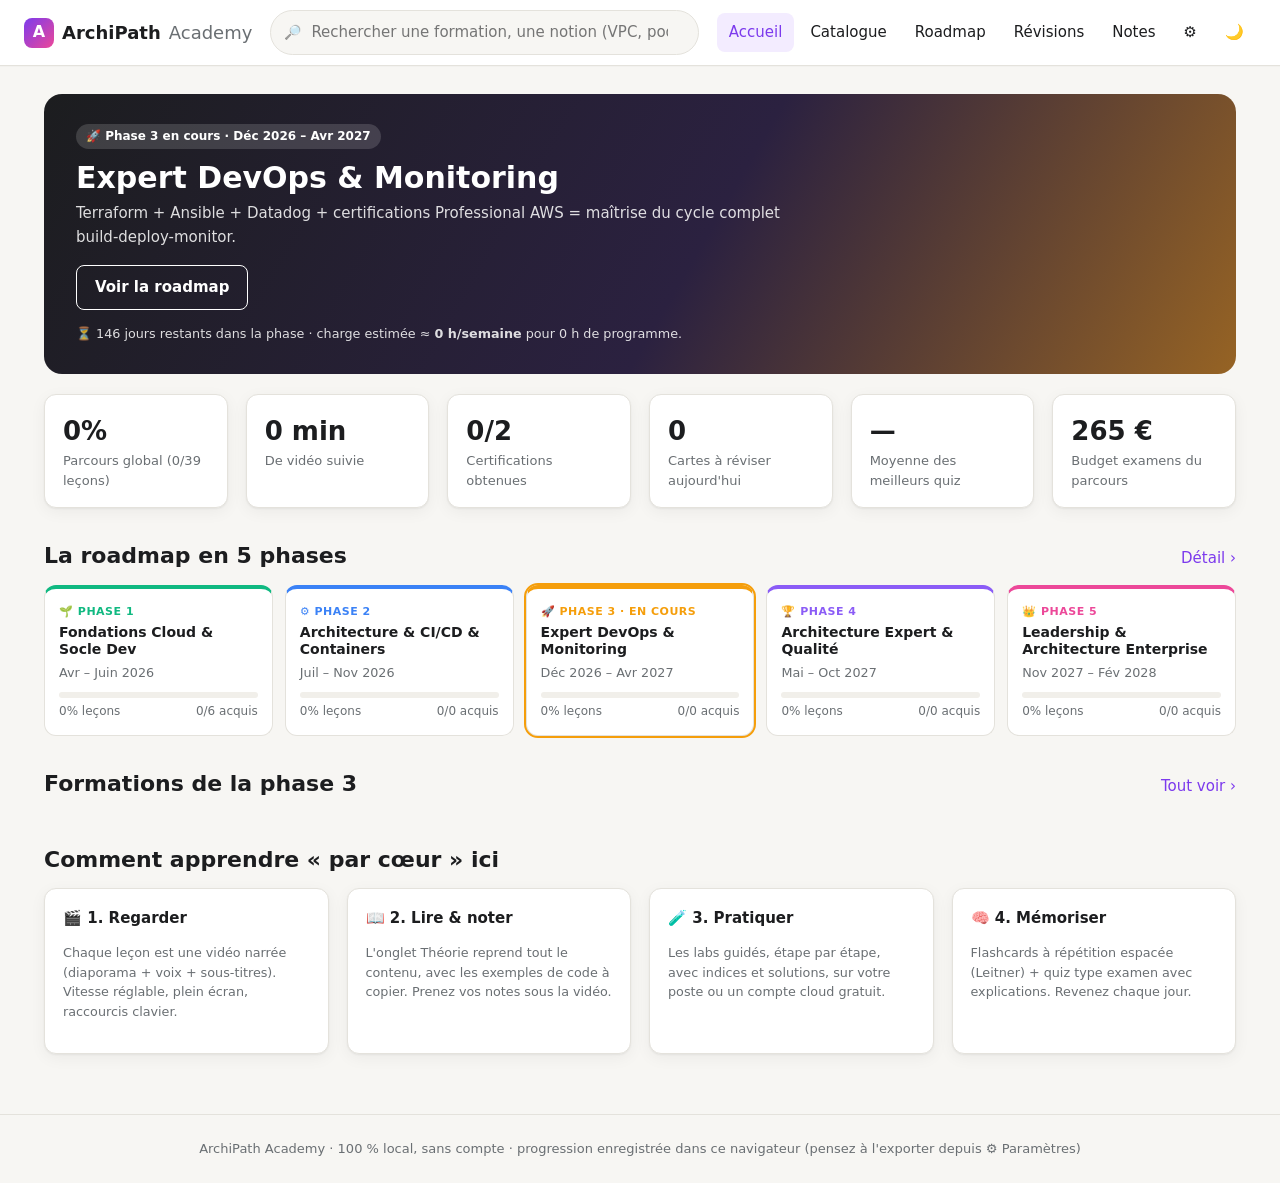
==== index.html @ 3a593a94 "feat: plateforme de formation locale (moteur, lecteur narré, quiz, flashcards) + contenus phase 1 Co" ====
<!DOCTYPE html>
<html lang="fr">
<head>
  <meta charset="UTF-8">
  <meta name="viewport" content="width=device-width, initial-scale=1">
  <title>ArchiPath Academy</title>
  <meta name="description" content="Plateforme de formation locale : parcours Architecte Cloud & DevOps en 5 phases (avril 2026 → février 2028).">
  <link rel="icon" href="data:image/svg+xml,<svg xmlns='http://www.w3.org/2000/svg' viewBox='0 0 100 100'><text y='.9em' font-size='90'>🎓</text></svg>">
  <link rel="stylesheet" href="css/style.css">
</head>
<body>
  <header class="topbar">
    <a class="logo" href="#/"><span class="logo-mark">A</span>ArchiPath <span class="muted" style="font-weight:500">Academy</span></a>
    <form class="search" id="searchForm" role="search">
      <input id="searchInput" type="search" placeholder="Rechercher une formation, une notion (VPC, pod, pipeline…)" autocomplete="off" aria-label="Rechercher">
    </form>
    <button class="icon-btn menu-toggle" id="menuBtn" aria-label="Menu">☰</button>
    <nav class="nav" id="nav">
      <a href="#/" data-nav="/">Accueil</a>
      <a href="#/catalogue" data-nav="/catalogue">Catalogue</a>
      <a href="#/roadmap" data-nav="/roadmap">Roadmap</a>
      <a href="#/revisions" data-nav="/revisions">Révisions <span class="badge-count hidden" id="dueBadge">0</span></a>
      <a href="#/notes" data-nav="/notes">Notes</a>
      <a href="#/parametres" data-nav="/parametres" title="Paramètres">⚙️</a>
      <button class="icon-btn" id="themeBtn" title="Thème clair / sombre">🌙</button>
    </nav>
  </header>

  <main id="app">
    <noscript><div class="container">JavaScript est nécessaire pour utiliser ArchiPath Academy.</div></noscript>
  </main>

  <footer class="footer">ArchiPath Academy · 100 % local, sans compte · progression enregistrée dans ce navigateur (pensez à l'exporter depuis ⚙️ Paramètres)</footer>

  <!-- Moteur -->
  <script src="js/utils.js"></script>
  <script src="js/store.js"></script>
  <script src="js/player.js"></script>

  <!-- Données : phases puis une formation par fichier -->
  <script src="data/phases.js"></script>
  <!-- Phase 1 -->
  <script src="data/courses/aws-clf.js"></script>
  <script src="data/courses/az-900.js"></script>
  <script src="data/courses/git.js"></script>
  <script src="data/courses/java.js"></script>
  <script src="data/courses/maven-npm.js"></script>
  <script src="data/courses/spring-boot.js"></script>
  <!-- Phase 2 -->
  <script src="data/courses/aws-saa.js"></script>
  <script src="data/courses/aws-dva.js"></script>
  <script src="data/courses/az-204.js"></script>
  <script src="data/courses/gitlab-ci.js"></script>
  <script src="data/courses/sonarqube.js"></script>
  <script src="data/courses/python.js"></script>
  <script src="data/courses/docker.js"></script>
  <script src="data/courses/kubernetes.js"></script>
  <script src="data/courses/jenkins.js"></script>
  <!-- Phase 3 -->
  <script src="data/courses/aws-sysops.js"></script>
  <script src="data/courses/aws-devops-pro.js"></script>
  <script src="data/courses/az-400.js"></script>
  <script src="data/courses/terraform.js"></script>
  <script src="data/courses/ansible.js"></script>
  <script src="data/courses/datadog.js"></script>
  <script src="data/courses/cloudwatch.js"></script>
  <!-- Phase 4 -->
  <script src="data/courses/aws-sap.js"></script>
  <script src="data/courses/aws-security.js"></script>
  <script src="data/courses/az-305.js"></script>
  <script src="data/courses/junit.js"></script>
  <script src="data/courses/react.js"></script>
  <script src="data/courses/nodejs.js"></script>
  <!-- Phase 5 -->
  <script src="data/courses/pmp.js"></script>
  <script src="data/courses/togaf.js"></script>

  <!-- Application -->
  <script src="js/app.js"></script>
</body>
</html>
---- css/style.css ----
/* ArchiPath Academy — feuille de style unique */
:root {
  --bg: #f7f6f3;
  --surface: #ffffff;
  --surface-2: #f1efea;
  --text: #1c1d1f;
  --muted: #6a6f73;
  --border: #e4e2dc;
  --accent: #7c3aed;
  --accent-hover: #6d28d9;
  --accent-soft: #f3ecff;
  --ok: #16a34a;
  --ok-soft: #e8f7ee;
  --bad: #dc2626;
  --bad-soft: #fdecec;
  --warn: #d97706;
  --star: #f4b400;
  --band: #1c1d1f;
  --band-text: #ffffff;
  --code-bg: #1e1f24;
  --code-text: #e6e6e6;
  --shadow: 0 1px 2px rgba(0,0,0,.05), 0 4px 16px rgba(0,0,0,.05);
  --radius: 12px;
  --phase: #7c3aed;
  color-scheme: light;
}
:root[data-theme="dark"] {
  --bg: #121316;
  --surface: #1b1c20;
  --surface-2: #24262b;
  --text: #ececec;
  --muted: #a1a5ab;
  --border: #2f3238;
  --accent: #a78bfa;
  --accent-hover: #c4b5fd;
  --accent-soft: #2a2340;
  --ok: #4ade80;
  --ok-soft: #173424;
  --bad: #f87171;
  --bad-soft: #3a1c1c;
  --band: #0b0c0e;
  --code-bg: #0e0f12;
  --shadow: 0 1px 2px rgba(0,0,0,.3), 0 4px 16px rgba(0,0,0,.25);
  color-scheme: dark;
}

* { box-sizing: border-box; }
html, body { margin: 0; padding: 0; }
body {
  background: var(--bg);
  color: var(--text);
  font: 15px/1.55 "Segoe UI", system-ui, -apple-system, Roboto, "Helvetica Neue", Arial, sans-serif;
  -webkit-font-smoothing: antialiased;
}
a { color: var(--accent); text-decoration: none; }
a:hover { text-decoration: underline; }
h1, h2, h3, h4 { line-height: 1.25; margin: 0 0 .5em; }
code, pre, kbd { font-family: "JetBrains Mono", "Cascadia Code", Consolas, "SF Mono", Menlo, monospace; }
:not(pre) > code { background: var(--surface-2); border: 1px solid var(--border); padding: 0 .35em; border-radius: 4px; font-size: .9em; }
kbd { border: 1px solid var(--border); border-bottom-width: 2px; border-radius: 4px; padding: 0 .35em; font-size: .85em; background: var(--surface); }
button { font: inherit; color: inherit; }
.hidden { display: none !important; }
.muted { color: var(--muted); }
.small { font-size: .85em; }
.nowrap { white-space: nowrap; }

/* ---------- Header ---------- */
.topbar {
  position: sticky; top: 0; z-index: 50;
  display: flex; align-items: center; gap: 18px;
  padding: 10px 24px; background: var(--surface);
  border-bottom: 1px solid var(--border);
  box-shadow: 0 1px 0 rgba(0,0,0,.02);
}
.logo { display: flex; align-items: center; gap: 8px; font-weight: 800; font-size: 18px; color: var(--text); white-space: nowrap; }
.logo:hover { text-decoration: none; }
.logo-mark { width: 30px; height: 30px; border-radius: 8px; display: grid; place-items: center; background: linear-gradient(135deg, #7c3aed, #ec4899); color: #fff; font-size: 16px; }
.search { flex: 1; max-width: 520px; position: relative; }
.search input {
  width: 100%; padding: 10px 16px 10px 40px; border-radius: 999px;
  border: 1px solid var(--border); background: var(--bg); color: var(--text); font: inherit;
}
.search input:focus { outline: 2px solid var(--accent); outline-offset: 0; border-color: transparent; }
.search::before { content: "🔎"; position: absolute; left: 14px; top: 50%; transform: translateY(-50%); font-size: 14px; opacity: .6; }
.nav { display: flex; gap: 4px; align-items: center; margin-left: auto; }
.nav a, .icon-btn {
  padding: 8px 12px; border-radius: 8px; color: var(--text); font-weight: 500; white-space: nowrap;
  background: none; border: 0; cursor: pointer; position: relative;
}
.nav a:hover, .icon-btn:hover { background: var(--surface-2); text-decoration: none; }
.nav a.active { color: var(--accent); background: var(--accent-soft); }
.badge-count {
  display: inline-block; min-width: 18px; padding: 0 5px; border-radius: 999px;
  background: var(--accent); color: #fff; font-size: 11px; line-height: 18px; text-align: center; margin-left: 4px;
}
.menu-toggle { display: none; }

main { min-height: calc(100vh - 120px); }
.container { max-width: 1240px; margin: 0 auto; padding: 28px 24px 60px; }
.footer { text-align: center; color: var(--muted); font-size: 13px; padding: 24px; border-top: 1px solid var(--border); }

/* ---------- Buttons ---------- */
.btn {
  display: inline-flex; align-items: center; justify-content: center; gap: 8px;
  padding: 10px 18px; border-radius: 8px; border: 1px solid transparent;
  font-weight: 700; cursor: pointer; text-decoration: none !important; transition: background .15s, transform .05s;
  background: var(--accent); color: #fff;
}
.btn:hover { background: var(--accent-hover); }
.btn:active { transform: translateY(1px); }
.btn.secondary { background: var(--surface); color: var(--text); border-color: var(--text); }
.btn.secondary:hover { background: var(--surface-2); }
.btn.ghost { background: transparent; color: var(--text); border-color: var(--border); }
.btn.ghost:hover { background: var(--surface-2); }
.btn.ok { background: var(--ok); }
.btn.danger { background: var(--bad); }
.btn.small { padding: 6px 12px; font-size: 13px; }
.btn.block { width: 100%; }
.btn[disabled] { opacity: .5; cursor: not-allowed; }
.btn-row { display: flex; gap: 10px; flex-wrap: wrap; align-items: center; }

/* ---------- Tags / badges ---------- */
.tags { display: flex; gap: 6px; flex-wrap: wrap; align-items: center; margin: 4px 0; }
.tag {
  font-size: 11px; font-weight: 700; padding: 2px 8px; border-radius: 5px;
  border: 1px solid var(--border); background: var(--surface-2); color: var(--muted); white-space: nowrap;
}
.tag.aws { color: #c2410c; background: #fff4e6; border-color: #fed7aa; }
.tag.azure { color: #1d4ed8; background: #eaf2ff; border-color: #bfdbfe; }
.tag.pmi { color: #be185d; background: #fdecf5; border-color: #fbcfe8; }
.tag.lvl-associate { color: #2563eb; background: #eef4ff; border-color: #c7dcff; }
.tag.lvl-professional, .tag.lvl-expert { color: #7c3aed; background: #f4eeff; border-color: #ddd0ff; }
.tag.lvl-specialty { color: #dc2626; background: #fff0f0; border-color: #fecaca; }
.tag.code { background: var(--surface); }
:root[data-theme="dark"] .tag.aws { background: #3a2410; border-color: #6b3d12; color: #fdba74; }
:root[data-theme="dark"] .tag.azure { background: #142445; border-color: #1e3a8a; color: #93c5fd; }
:root[data-theme="dark"] .tag.pmi { background: #3b1228; border-color: #831843; color: #f9a8d4; }
:root[data-theme="dark"] .tag.lvl-associate { background: #142445; border-color: #1e3a8a; color: #93c5fd; }
:root[data-theme="dark"] .tag.lvl-professional, :root[data-theme="dark"] .tag.lvl-expert { background: #2a1d4a; border-color: #4c1d95; color: #c4b5fd; }
:root[data-theme="dark"] .tag.lvl-specialty { background: #3a1616; border-color: #7f1d1d; color: #fca5a5; }
.stars { color: var(--star); letter-spacing: 1px; font-size: 13px; }
.meta { display: flex; gap: 14px; flex-wrap: wrap; align-items: center; color: var(--muted); font-size: 13px; }

/* ---------- Cards ---------- */
.card { background: var(--surface); border: 1px solid var(--border); border-radius: var(--radius); padding: 18px; box-shadow: var(--shadow); }
.grid { display: grid; gap: 18px; }
.grid.courses { grid-template-columns: repeat(auto-fill, minmax(250px, 1fr)); }
.grid.stats { grid-template-columns: repeat(auto-fit, minmax(170px, 1fr)); }
.section-title { display: flex; align-items: baseline; justify-content: space-between; gap: 12px; margin: 34px 0 14px; }
.section-title h2 { margin: 0; font-size: 22px; }

.course-card {
  display: flex; flex-direction: column; background: var(--surface); border: 1px solid var(--border);
  border-radius: var(--radius); overflow: hidden; color: var(--text); transition: transform .15s, box-shadow .15s;
}
.course-card:hover { transform: translateY(-3px); box-shadow: 0 10px 28px rgba(0,0,0,.12); text-decoration: none; }
.thumb {
  position: relative; aspect-ratio: 16/8.5; display: flex; align-items: center; justify-content: center;
  color: #fff; overflow: hidden;
}
.thumb .t-icon { font-size: 46px; filter: drop-shadow(0 4px 10px rgba(0,0,0,.25)); z-index: 1; }
.thumb .t-code { position: absolute; left: 12px; bottom: 10px; font-weight: 800; font-size: 13px; letter-spacing: .5px; background: rgba(0,0,0,.28); padding: 2px 8px; border-radius: 6px; }
.thumb .t-phase { position: absolute; right: 10px; top: 10px; font-size: 11px; font-weight: 700; background: rgba(255,255,255,.9); color: #1c1d1f; padding: 2px 8px; border-radius: 999px; }
.thumb .t-done { position: absolute; left: 10px; top: 10px; font-size: 11px; font-weight: 700; background: var(--ok); color: #fff; padding: 2px 8px; border-radius: 999px; }
.thumb::after {
  content: ""; position: absolute; inset: 0;
  background: radial-gradient(circle at 80% 20%, rgba(255,255,255,.25), transparent 45%),
              repeating-linear-gradient(45deg, rgba(255,255,255,.05) 0 10px, transparent 10px 20px);
}
.course-card .body { padding: 12px 14px 14px; display: flex; flex-direction: column; gap: 4px; flex: 1; }
.course-card h3 { font-size: 15.5px; margin: 0; }
.course-card .sub { font-size: 13px; color: var(--muted); display: -webkit-box; -webkit-line-clamp: 2; -webkit-box-orient: vertical; overflow: hidden; }
.course-card .foot { margin-top: auto; padding-top: 8px; }

.progress { height: 6px; border-radius: 99px; background: var(--surface-2); overflow: hidden; }
.progress > span { display: block; height: 100%; background: var(--accent); border-radius: 99px; transition: width .3s; }
.progress.thick { height: 10px; }
.progress-label { display: flex; justify-content: space-between; font-size: 12px; color: var(--muted); margin-top: 4px; }

.stat { padding: 16px 18px; }
.stat .v { font-size: 26px; font-weight: 800; }
.stat .l { color: var(--muted); font-size: 13px; }

/* ---------- Home ---------- */
.hero {
  border-radius: 18px; padding: 30px 32px; color: #fff; position: relative; overflow: hidden;
  background: linear-gradient(120deg, #1c1d1f 0%, #2b2140 55%, var(--phase) 140%);
}
.hero h1 { font-size: 30px; margin-bottom: 6px; }
.hero p { opacity: .85; max-width: 720px; margin: 0 0 16px; }
.hero .pill { display: inline-block; padding: 3px 10px; border-radius: 999px; background: rgba(255,255,255,.15); font-size: 12px; font-weight: 700; margin-bottom: 10px; }
.hero .btn.secondary { background: transparent; color: #fff; border-color: #fff; }
.hero .btn.secondary:hover { background: rgba(255,255,255,.12); }
.resume-card { display: flex; gap: 16px; align-items: center; }
.resume-card .thumb { width: 150px; flex: none; border-radius: 10px; aspect-ratio: 16/10; }
.resume-card .thumb .t-icon { font-size: 34px; }

.timeline { display: grid; grid-template-columns: repeat(5, 1fr); gap: 12px; }
.tl-item { border-radius: 12px; padding: 14px; background: var(--surface); border: 1px solid var(--border); border-top: 4px solid var(--c); color: var(--text); }
.tl-item:hover { text-decoration: none; box-shadow: var(--shadow); }
.tl-item.current { outline: 2px solid var(--c); }
.tl-item .p-n { font-size: 11px; font-weight: 800; color: var(--c); text-transform: uppercase; letter-spacing: .5px; }
.tl-item h4 { font-size: 14px; margin: 4px 0; }
.tl-item .progress > span { background: var(--c); }

/* ---------- Catalog ---------- */
.filters { display: flex; flex-wrap: wrap; gap: 8px; align-items: center; margin-bottom: 18px; }
.chip {
  padding: 6px 14px; border-radius: 999px; border: 1px solid var(--border); background: var(--surface);
  cursor: pointer; font-size: 13px; font-weight: 600; color: var(--text);
}
.chip:hover { border-color: var(--text); }
.chip.active { background: var(--text); color: var(--surface); border-color: var(--text); }
.filters .sep { width: 1px; height: 24px; background: var(--border); margin: 0 6px; }
select, input[type="text"], input[type="url"], textarea {
  font: inherit; color: var(--text); background: var(--surface); border: 1px solid var(--border);
  border-radius: 8px; padding: 8px 10px;
}
textarea { width: 100%; min-height: 200px; resize: vertical; line-height: 1.5; }

/* ---------- Course page (bandeau Udemy) ---------- */
.band { background: var(--band); color: var(--band-text); }
.band .container { padding-top: 30px; padding-bottom: 34px; display: grid; grid-template-columns: 1fr 340px; gap: 40px; }
.crumbs { font-size: 13px; font-weight: 700; color: #c0c4fc; margin-bottom: 12px; }
.crumbs a { color: #c0c4fc; }
.band h1 { font-size: 32px; }
.band .subtitle { font-size: 18px; opacity: .92; margin-bottom: 12px; }
.band .meta { color: #d1d7dc; }
.band .tag { background: rgba(255,255,255,.08); color: #eee; border-color: rgba(255,255,255,.2); }
.course-layout { display: grid; grid-template-columns: 1fr 340px; gap: 40px; }
.side-card {
  position: sticky; top: 76px; margin-top: -250px; background: var(--surface); color: var(--text);
  border: 1px solid var(--border); border-radius: var(--radius); box-shadow: 0 8px 30px rgba(0,0,0,.18); overflow: hidden;
}
.side-card .thumb { aspect-ratio: 16/9; cursor: pointer; }
.side-card .thumb .play { position: absolute; z-index: 2; width: 64px; height: 64px; border-radius: 50%; background: rgba(255,255,255,.95); color: #1c1d1f; display: grid; place-items: center; font-size: 26px; box-shadow: 0 6px 20px rgba(0,0,0,.3); }
.side-card .thumb .t-icon { opacity: .35; font-size: 70px; }
.side-card .inner { padding: 18px; display: flex; flex-direction: column; gap: 10px; }
.side-card ul { margin: 6px 0 0; padding-left: 0; list-style: none; font-size: 14px; }
.side-card li { padding: 3px 0; }
.box { border: 1px solid var(--border); border-radius: var(--radius); padding: 20px 24px; background: var(--surface); margin-bottom: 26px; }
.box h2 { font-size: 22px; }
.learn-grid { display: grid; grid-template-columns: 1fr 1fr; gap: 8px 24px; margin: 0; padding: 0; list-style: none; }
.learn-grid li { display: flex; gap: 10px; font-size: 14px; }
.learn-grid li::before { content: "✓"; color: var(--ok); font-weight: 800; }

.accordion { border: 1px solid var(--border); border-radius: var(--radius); overflow: hidden; background: var(--surface); }
.acc-head {
  display: flex; justify-content: space-between; align-items: center; gap: 12px; width: 100%;
  padding: 14px 18px; background: var(--surface-2); border: 0; border-bottom: 1px solid var(--border);
  cursor: pointer; font-weight: 700; text-align: left;
}
.acc-head .chev { transition: transform .2s; display: inline-block; margin-right: 8px; }
.acc-item.open .acc-head .chev { transform: rotate(90deg); }
.acc-body { display: none; }
.acc-item.open .acc-body { display: block; }
.acc-row { display: flex; gap: 12px; align-items: center; padding: 10px 18px 10px 22px; font-size: 14px; border-bottom: 1px solid var(--border); color: var(--text); }
.acc-row:hover { background: var(--surface-2); text-decoration: none; }
.acc-row .dur { margin-left: auto; color: var(--muted); font-size: 13px; white-space: nowrap; }
.acc-row .done { color: var(--ok); }

.domain { margin: 10px 0; }
.domain .d-head { display: flex; justify-content: space-between; font-size: 14px; }
.domain .progress > span { background: var(--phase); }
.kv { display: grid; grid-template-columns: repeat(auto-fit, minmax(140px, 1fr)); gap: 12px; margin-bottom: 16px; }
.kv div { background: var(--surface-2); border-radius: 10px; padding: 10px 12px; }
.kv b { display: block; font-size: 16px; }
.kv span { font-size: 12px; color: var(--muted); }
.callout { border-left: 4px solid var(--accent); background: var(--accent-soft); padding: 12px 16px; border-radius: 8px; margin: 12px 0; font-size: 14px; }
.callout.warn { border-color: var(--warn); background: #fff7e6; }
:root[data-theme="dark"] .callout.warn { background: #33260e; }

/* ---------- Learn page ---------- */
.learn { display: grid; grid-template-columns: 1fr 370px; min-height: calc(100vh - 57px); }
.learn-top { grid-column: 1 / -1; display: flex; align-items: center; gap: 16px; background: var(--band); color: #fff; padding: 10px 20px; }
.learn-top a { color: #fff; }
.learn-top .title { font-weight: 700; white-space: nowrap; overflow: hidden; text-overflow: ellipsis; }
.learn-top .prog { margin-left: auto; display: flex; align-items: center; gap: 10px; font-size: 13px; white-space: nowrap; }
.learn-top .progress { width: 140px; background: rgba(255,255,255,.2); }
.learn-main { min-width: 0; }
.learn-side { border-left: 1px solid var(--border); background: var(--surface); max-height: calc(100vh - 110px); overflow: auto; position: sticky; top: 57px; }
.learn-side h3 { padding: 16px 18px; margin: 0; border-bottom: 1px solid var(--border); font-size: 16px; }
.side-mod-head { padding: 12px 18px; background: var(--surface-2); border-bottom: 1px solid var(--border); font-weight: 700; font-size: 14px; }
.side-mod-head small { display: block; font-weight: 400; color: var(--muted); }
.side-lesson { display: flex; gap: 10px; align-items: flex-start; padding: 10px 18px; font-size: 14px; border-bottom: 1px solid var(--border); color: var(--text); cursor: pointer; }
.side-lesson:hover { background: var(--surface-2); text-decoration: none; }
.side-lesson.current { background: var(--accent-soft); }
.side-lesson input { margin-top: 3px; accent-color: var(--accent); width: 16px; height: 16px; cursor: pointer; }
.side-lesson small { display: block; color: var(--muted); }
.side-extra { padding: 12px 18px; display: flex; flex-direction: column; gap: 8px; }

.tabs { display: flex; gap: 4px; border-bottom: 1px solid var(--border); padding: 0 24px; overflow-x: auto; background: var(--surface); }
.tab { padding: 14px 14px 12px; border: 0; background: none; cursor: pointer; font-weight: 700; color: var(--muted); border-bottom: 3px solid transparent; white-space: nowrap; }
.tab.active { color: var(--text); border-bottom-color: var(--text); }
.tab-body { padding: 26px 32px 60px; max-width: 900px; }
.lesson-actions { display: flex; gap: 10px; align-items: center; flex-wrap: wrap; padding: 14px 24px; border-bottom: 1px solid var(--border); background: var(--surface); }
.lesson-actions h2 { font-size: 18px; margin: 0; margin-right: auto; }

.theory h2 { font-size: 20px; margin-top: 30px; }
.theory h2:first-child { margin-top: 0; }
.theory p { margin: 0 0 12px; }
.theory ul { margin: 0 0 14px; padding-left: 22px; }
.theory li { margin: 4px 0; }
.keypoints { list-style: none; padding: 0; margin: 0; }
.keypoints li { padding: 10px 14px; border: 1px solid var(--border); border-radius: 10px; margin-bottom: 8px; background: var(--surface); display: flex; gap: 10px; }
.keypoints li::before { content: "💡"; }

/* code blocks */
.code { position: relative; margin: 12px 0 18px; border-radius: 10px; overflow: hidden; background: var(--code-bg); border: 1px solid #2a2c33; }
.code .code-head { display: flex; justify-content: space-between; align-items: center; padding: 6px 12px; background: rgba(255,255,255,.05); color: #9aa0a6; font-size: 12px; }
.code .copy { background: none; border: 1px solid #444; color: #ccc; border-radius: 6px; padding: 2px 8px; cursor: pointer; font-size: 12px; }
.code .copy:hover { background: #333; }
.code pre { margin: 0; padding: 14px 16px; overflow: auto; color: var(--code-text); font-size: 13px; line-height: 1.55; }
.tok-c { color: #7f8c98; font-style: italic; }
.tok-s { color: #a5d6a7; }
.tok-n { color: #f9ae58; }
.tok-k { color: #c792ea; font-weight: 600; }
.tok-a { color: #82aaff; }

/* ---------- Video player (diaporama narré) ---------- */
.vp { position: relative; background: #0d0e11; color: #fff; aspect-ratio: 16/9; max-height: calc(100vh - 170px); width: 100%; overflow: hidden; user-select: none; }
.vp:fullscreen { max-height: none; aspect-ratio: auto; }
.vp-stage { position: absolute; inset: 0 0 64px 0; display: flex; align-items: center; justify-content: center; padding: 4% 6% 5%; }
.vp-slide { width: 100%; height: 100%; display: flex; flex-direction: column; justify-content: center; animation: vpIn .5s ease; }
@keyframes vpIn { from { opacity: 0; transform: translateY(12px); } to { opacity: 1; transform: none; } }
.vp-slide .kicker { font-size: clamp(11px, 1.3vw, 15px); font-weight: 800; letter-spacing: 1px; text-transform: uppercase; color: var(--phase); margin-bottom: 1.2%; }
.vp-slide h2 { font-size: clamp(18px, 3.2vw, 42px); margin: 0 0 3%; }
.vp-slide.title-slide { align-items: center; text-align: center; }
.vp-slide.title-slide .big-icon { font-size: clamp(40px, 8vw, 110px); margin-bottom: 2%; }
.vp-slide.title-slide h2 { font-size: clamp(22px, 4vw, 52px); }
.vp-slide .cols { display: flex; gap: 4%; align-items: flex-start; min-height: 0; }
.vp-slide .cols > * { flex: 1; min-width: 0; }
.vp-bullets { list-style: none; padding: 0; margin: 0; font-size: clamp(13px, 1.8vw, 24px); }
.vp-bullets li { padding: .35em 0 .35em 1.4em; position: relative; opacity: .12; transition: opacity .5s, transform .5s; transform: translateX(-8px); }
.vp-bullets li.on { opacity: 1; transform: none; }
.vp-bullets li::before { content: ""; position: absolute; left: 0; top: .85em; width: .55em; height: .55em; border-radius: 2px; background: var(--phase); }
.vp-text { font-size: clamp(14px, 1.9vw, 26px); opacity: .9; }
.vp-code { background: #1a1b20; border: 1px solid #2c2f36; border-radius: 10px; padding: 2% 3%; font-size: clamp(9px, 1.15vw, 15px); line-height: 1.5; overflow: hidden; max-height: 52vh; white-space: pre; font-family: "JetBrains Mono", Consolas, monospace; }
.vp-deco { position: absolute; right: -8%; bottom: -30%; width: 45%; aspect-ratio: 1; border-radius: 50%; background: radial-gradient(circle, var(--phase) 0%, transparent 65%); opacity: .18; pointer-events: none; }
.vp-caption { position: absolute; left: 50%; bottom: 76px; transform: translateX(-50%); max-width: 86%; text-align: center; background: rgba(0,0,0,.72); padding: 6px 14px; border-radius: 6px; font-size: clamp(12px, 1.35vw, 18px); line-height: 1.4; }
.vp-caption:empty { display: none; }
.vp.no-cc .vp-caption { display: none; }
.vp-controls { position: absolute; left: 0; right: 0; bottom: 0; height: 64px; background: linear-gradient(transparent, rgba(0,0,0,.85)); display: flex; flex-direction: column; justify-content: flex-end; padding: 0 12px 8px; }
.vp-bar { position: relative; height: 6px; background: rgba(255,255,255,.25); border-radius: 3px; cursor: pointer; margin-bottom: 8px; }
.vp-bar:hover { height: 8px; }
.vp-bar .fill { position: absolute; left: 0; top: 0; bottom: 0; background: var(--accent); border-radius: 3px; }
.vp-bar .mark { position: absolute; top: -1px; bottom: -1px; width: 2px; background: rgba(0,0,0,.6); }
.vp-row { display: flex; align-items: center; gap: 6px; font-size: 13px; }
.vp-row button { background: none; border: 0; color: #fff; cursor: pointer; padding: 4px 8px; border-radius: 6px; font-size: 16px; }
.vp-row button:hover { background: rgba(255,255,255,.15); }
.vp-row .sp { flex: 1; }
.vp-row .vp-speed { font-size: 13px; font-weight: 700; min-width: 46px; }
.vp-big-play { position: absolute; inset: 0 0 64px 0; display: grid; place-items: center; background: rgba(0,0,0,.35); cursor: pointer; z-index: 3; }
.vp-big-play span { width: 84px; height: 84px; border-radius: 50%; background: rgba(255,255,255,.95); color: #111; display: grid; place-items: center; font-size: 34px; padding-left: 6px; box-shadow: 0 10px 30px rgba(0,0,0,.4); }
.vp-end { position: absolute; inset: 0 0 64px 0; display: flex; flex-direction: column; gap: 14px; align-items: center; justify-content: center; background: rgba(10,10,14,.92); z-index: 4; text-align: center; padding: 20px; }
.vp-end h3 { font-size: 24px; }

/* ---------- Quiz ---------- */
.quiz-wrap { max-width: 820px; margin: 0 auto; }
.q-head { display: flex; justify-content: space-between; align-items: center; margin-bottom: 12px; color: var(--muted); font-size: 14px; }
.q-text { font-size: 19px; font-weight: 700; margin-bottom: 16px; }
.opt {
  display: flex; gap: 12px; align-items: flex-start; width: 100%; text-align: left; padding: 14px 16px; margin-bottom: 10px;
  border: 1px solid var(--border); border-radius: 10px; background: var(--surface); cursor: pointer; font-size: 15px;
}
.opt:hover { border-color: var(--text); }
.opt .letter { flex: none; width: 26px; height: 26px; border-radius: 50%; border: 1px solid var(--border); display: grid; place-items: center; font-weight: 700; font-size: 13px; }
.opt.selected { border-color: var(--accent); background: var(--accent-soft); }
.opt.correct { border-color: var(--ok); background: var(--ok-soft); }
.opt.wrong { border-color: var(--bad); background: var(--bad-soft); }
.explain { padding: 14px 16px; border-radius: 10px; background: var(--surface-2); margin: 8px 0 16px; font-size: 14px; }
.score-ring { width: 150px; height: 150px; border-radius: 50%; display: grid; place-items: center; margin: 0 auto 12px; }
.score-ring div { width: 118px; height: 118px; border-radius: 50%; background: var(--surface); display: grid; place-items: center; font-size: 30px; font-weight: 800; }
.review-item { border: 1px solid var(--border); border-radius: 10px; padding: 14px 16px; margin-bottom: 10px; background: var(--surface); }
.review-item.ok { border-left: 4px solid var(--ok); }
.review-item.ko { border-left: 4px solid var(--bad); }

/* ---------- Flashcards ---------- */
.fc-stage { perspective: 1400px; max-width: 700px; margin: 0 auto; }
.fc {
  position: relative; height: 330px; transform-style: preserve-3d; transition: transform .5s; cursor: pointer;
}
.fc.flipped { transform: rotateY(180deg); }
.fc-face {
  position: absolute; inset: 0; backface-visibility: hidden; border-radius: 18px; padding: 30px;
  display: flex; flex-direction: column; align-items: center; justify-content: center; text-align: center;
  background: var(--surface); border: 1px solid var(--border); box-shadow: var(--shadow); overflow: auto;
}
.fc-face .lbl { position: absolute; top: 14px; left: 18px; font-size: 11px; font-weight: 800; text-transform: uppercase; letter-spacing: 1px; color: var(--muted); }
.fc-face .txt { font-size: 21px; font-weight: 600; }
.fc-back { transform: rotateY(180deg); background: var(--accent-soft); }
.fc-back .txt { font-size: 18px; font-weight: 500; }
.fc-rate { display: grid; grid-template-columns: repeat(3, 1fr); gap: 10px; max-width: 700px; margin: 18px auto 0; }
.fc-rate button { padding: 12px; border-radius: 10px; border: 1px solid var(--border); background: var(--surface); cursor: pointer; font-weight: 700; }
.fc-rate .r1 { border-color: var(--bad); color: var(--bad); }
.fc-rate .r2 { border-color: var(--warn); color: var(--warn); }
.fc-rate .r3 { border-color: var(--ok); color: var(--ok); }
.fc-rate button:hover { background: var(--surface-2); }
.boxes { display: flex; gap: 4px; align-items: flex-end; height: 40px; }
.boxes span { flex: 1; background: var(--accent); border-radius: 3px 3px 0 0; min-height: 2px; opacity: .8; }
table.list { width: 100%; border-collapse: collapse; background: var(--surface); border-radius: var(--radius); overflow: hidden; border: 1px solid var(--border); }
table.list th, table.list td { text-align: left; padding: 10px 14px; border-bottom: 1px solid var(--border); font-size: 14px; }
table.list th { background: var(--surface-2); font-size: 12px; text-transform: uppercase; letter-spacing: .4px; color: var(--muted); }

/* ---------- Lab ---------- */
.lab-step { display: flex; gap: 14px; padding: 16px 18px; border: 1px solid var(--border); border-radius: 12px; background: var(--surface); margin-bottom: 12px; }
.lab-step.done { border-color: var(--ok); background: var(--ok-soft); }
.lab-step input { width: 20px; height: 20px; margin-top: 2px; accent-color: var(--ok); flex: none; cursor: pointer; }
.lab-step .n { font-weight: 800; color: var(--muted); }
.lab-step .content { flex: 1; min-width: 0; }
details.hint { margin-top: 8px; font-size: 14px; }
details.hint summary { cursor: pointer; color: var(--accent); font-weight: 600; }

/* ---------- Roadmap (copie de la maquette) ---------- */
.rm-tabs { display: flex; flex-wrap: wrap; gap: 6px; padding: 12px 24px; border-bottom: 1px solid var(--border); background: var(--surface); position: sticky; top: 57px; z-index: 5; }
.rm-tab { padding: 7px 12px; border-radius: 6px; border: 1px solid var(--border); background: var(--surface); cursor: pointer; font-size: 13px; color: var(--text); }
.rm-tab.active { background: var(--c); color: #fff; border-color: var(--c); font-weight: 700; }
.rm-wrap { max-width: 700px; margin: 0 auto; padding: 24px 16px 60px; }
.rm-head { background: var(--surface); border: 1px solid var(--border); border-radius: 12px; padding: 18px 18px 14px; margin-bottom: 18px; }
.rm-head h2 { color: var(--c); font-size: 20px; margin: 0 0 2px; }
.rm-head .progress > span { background: var(--c); }
.rm-sec { font-size: 12px; font-weight: 800; letter-spacing: .8px; color: var(--muted); text-transform: uppercase; margin: 18px 0 8px; }
.rm-item { display: flex; gap: 14px; padding: 14px 16px; border: 1px solid var(--border); border-radius: 12px; background: var(--surface); margin-bottom: 8px; }
.rm-item.done { border-color: var(--ok); }
.rm-check { width: 22px; height: 22px; border-radius: 50%; border: 2px solid var(--border); flex: none; cursor: pointer; display: grid; place-items: center; background: var(--surface); color: #fff; font-size: 13px; }
.rm-item.done .rm-check { background: var(--ok); border-color: var(--ok); }
.rm-item h4 { margin: 0; font-size: 15px; }
.rm-item details summary { cursor: pointer; font-size: 13px; color: var(--muted); margin-top: 4px; }
.rm-item details ul { font-size: 13px; padding-left: 18px; margin: 6px 0; }
.milestone { border: 1px dashed var(--border); border-radius: 12px; padding: 14px 16px; background: var(--surface-2); font-size: 14px; margin-top: 18px; }

/* ---------- Notes / divers ---------- */
.note-card { margin-bottom: 14px; }
.note-card pre { white-space: pre-wrap; font-family: inherit; margin: 8px 0 0; }
.empty { text-align: center; color: var(--muted); padding: 40px 20px; }
.empty .e-icon { font-size: 42px; }
.toast { position: fixed; left: 50%; bottom: 24px; transform: translateX(-50%); background: var(--text); color: var(--surface); padding: 10px 18px; border-radius: 10px; font-weight: 600; z-index: 100; box-shadow: 0 8px 24px rgba(0,0,0,.25); animation: vpIn .25s ease; }
.video-embed { position: relative; aspect-ratio: 16/9; background: #000; border-radius: 10px; overflow: hidden; margin: 12px 0; }
.video-embed iframe, .video-embed video { position: absolute; inset: 0; width: 100%; height: 100%; border: 0; }
.link-list { list-style: none; padding: 0; margin: 0; }
.link-list li { padding: 8px 0; border-bottom: 1px solid var(--border); }
.search-hit { display: block; padding: 12px 16px; border: 1px solid var(--border); border-radius: 10px; background: var(--surface); margin-bottom: 8px; color: var(--text); }
.search-hit:hover { border-color: var(--accent); text-decoration: none; }
mark { background: #fde68a; color: inherit; border-radius: 2px; }
.form-row { display: flex; gap: 12px; align-items: center; flex-wrap: wrap; margin-bottom: 14px; }
.form-row label { min-width: 180px; font-weight: 600; }

/* ---------- Responsive ---------- */
@media (max-width: 1100px) {
  .timeline { grid-template-columns: repeat(2, 1fr); }
  .learn { grid-template-columns: 1fr; }
  .learn-side { position: static; max-height: none; border-left: 0; border-top: 1px solid var(--border); }
}
@media (max-width: 960px) {
  .band .container, .course-layout { grid-template-columns: 1fr; }
  .side-card { position: static; margin-top: 0; }
  .band .container > .spacer { display: none; }
  .learn-grid { grid-template-columns: 1fr; }
}
@media (max-width: 760px) {
  .topbar { flex-wrap: wrap; padding: 10px 16px; gap: 10px; }
  .search { order: 3; flex-basis: 100%; max-width: none; }
  .menu-toggle { display: inline-block; margin-left: auto; }
  .nav { display: none; flex-basis: 100%; flex-direction: column; align-items: stretch; order: 4; }
  .nav.open { display: flex; }
  .container { padding: 20px 16px 50px; }
  .timeline { grid-template-columns: 1fr; }
  .hero { padding: 22px; }
  .hero h1 { font-size: 24px; }
  .band h1 { font-size: 24px; }
  .tab-body { padding: 20px 16px 50px; }
  .vp { aspect-ratio: 4/3; }
  .vp-slide .cols { flex-direction: column; }
  .resume-card { flex-direction: column; align-items: stretch; }
  .resume-card .thumb { width: 100%; }
  .fc { height: 380px; }
  .rm-tabs { top: 0; position: static; }
}
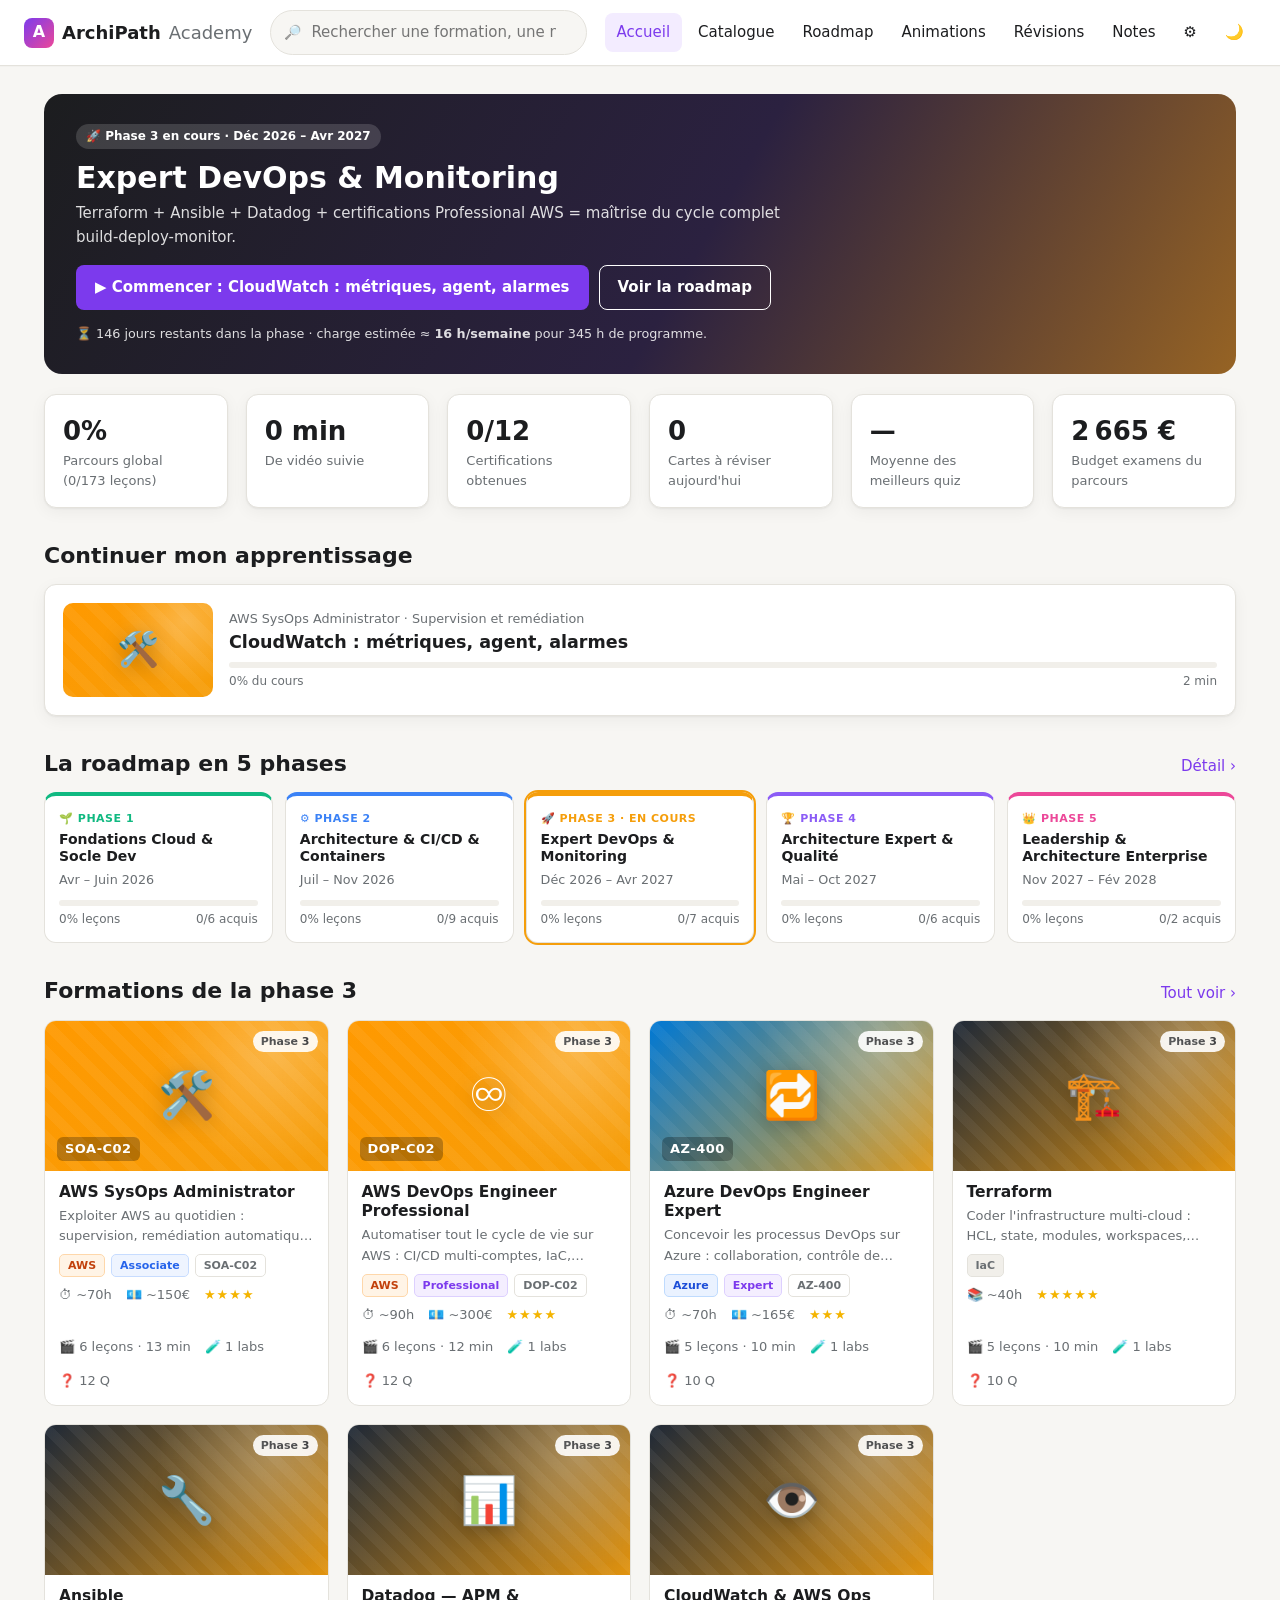
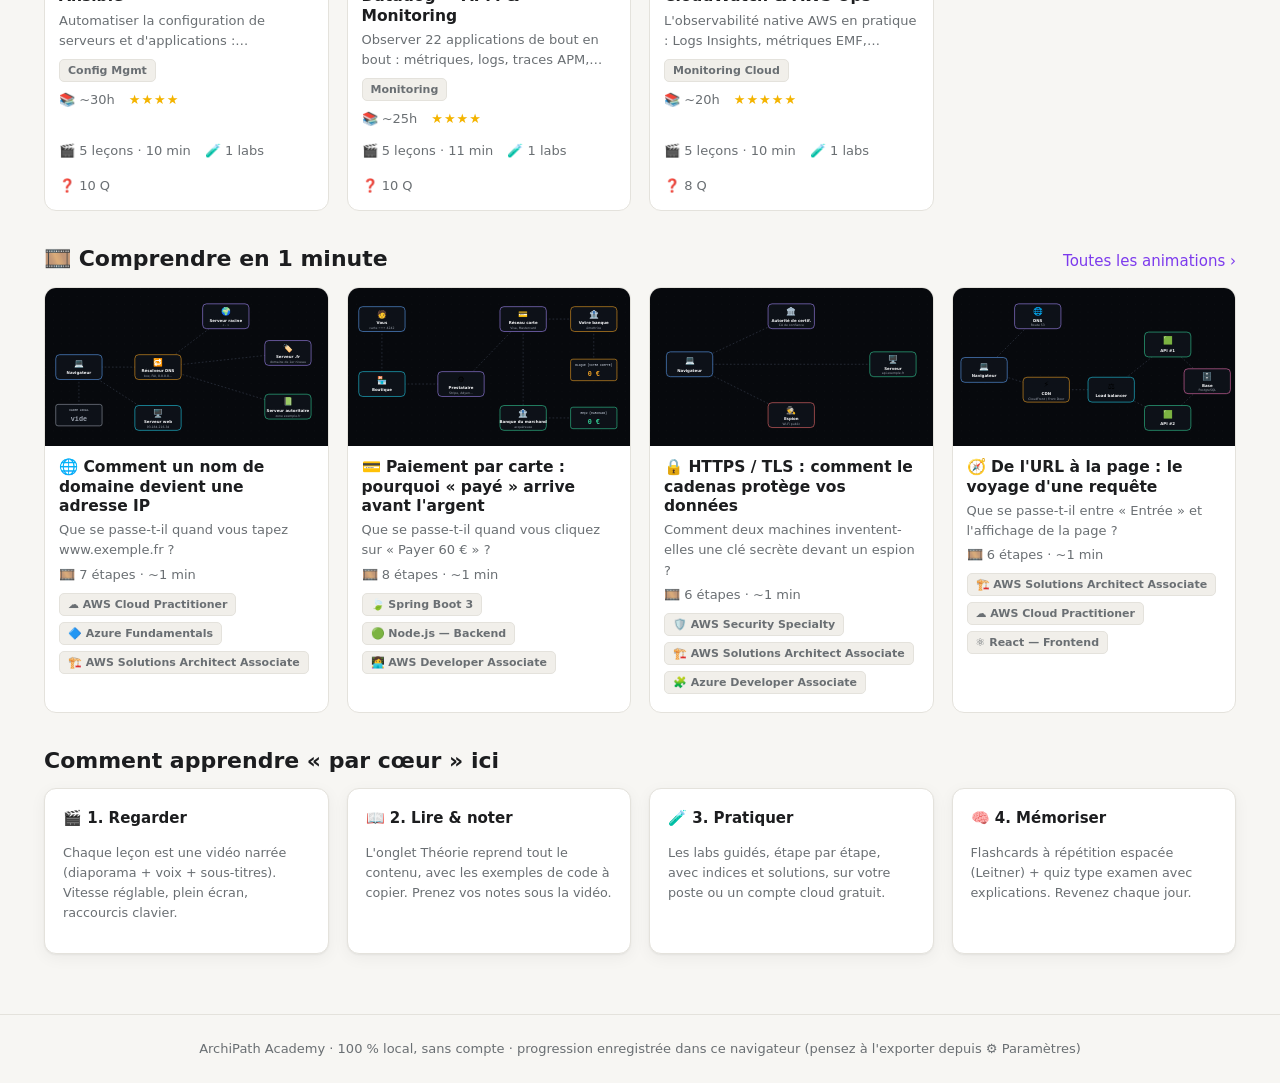
==== commit e0aec421: "feat: animations explicatives « Comprendre en 1 minute » (12 schémas animés et narrés, mode portrait" ====
--- a/index.html
+++ b/index.html
@@ -19,6 +19,7 @@
       <a href="#/" data-nav="/">Accueil</a>
       <a href="#/catalogue" data-nav="/catalogue">Catalogue</a>
       <a href="#/roadmap" data-nav="/roadmap">Roadmap</a>
+      <a href="#/animations" data-nav="/animation">Animations</a>
       <a href="#/revisions" data-nav="/revisions">Révisions <span class="badge-count hidden" id="dueBadge">0</span></a>
       <a href="#/notes" data-nav="/notes">Notes</a>
       <a href="#/parametres" data-nav="/parametres" title="Paramètres">⚙️</a>
@@ -36,6 +37,7 @@
   <script src="js/utils.js"></script>
   <script src="js/store.js"></script>
   <script src="js/player.js"></script>
+  <script src="js/explainer.js"></script>
 
   <!-- Données : phases puis une formation par fichier -->
   <script src="data/phases.js"></script>
@@ -75,6 +77,9 @@
   <script src="data/courses/pmp.js"></script>
   <script src="data/courses/togaf.js"></script>
 
+  <!-- Animations « Comprendre en 1 minute » -->
+  <script src="data/explainers.js"></script>
+
   <!-- Application -->
   <script src="js/app.js"></script>
 </body>
--- a/css/style.css
+++ b/css/style.css
@@ -131,7 +131,7 @@
 .tag.lvl-associate { color: #2563eb; background: #eef4ff; border-color: #c7dcff; }
 .tag.lvl-professional, .tag.lvl-expert { color: #7c3aed; background: #f4eeff; border-color: #ddd0ff; }
 .tag.lvl-specialty { color: #dc2626; background: #fff0f0; border-color: #fecaca; }
-.tag.code { background: var(--surface); }
+.tag.tag-code { background: var(--surface); }
 :root[data-theme="dark"] .tag.aws { background: #3a2410; border-color: #6b3d12; color: #fdba74; }
 :root[data-theme="dark"] .tag.azure { background: #142445; border-color: #1e3a8a; color: #93c5fd; }
 :root[data-theme="dark"] .tag.pmi { background: #3b1228; border-color: #831843; color: #f9a8d4; }
@@ -476,3 +476,69 @@
   .fc { height: 380px; }
   .rm-tabs { top: 0; position: static; }
 }
+
+/* ---------- Animations explicatives (style « reel » sombre néon) ---------- */
+.xp { position: relative; background: #07090d; color: #e5e7eb; border-radius: 14px; overflow: hidden; border: 1px solid #1f2430; user-select: none; }
+.xp:fullscreen { border-radius: 0; display: flex; flex-direction: column; justify-content: center; }
+.xp-head { text-align: center; padding: 16px 16px 0; }
+.xp-q { font-family: "JetBrains Mono", Consolas, monospace; font-size: 12px; letter-spacing: .5px; color: #f5a524; text-transform: uppercase; }
+.xp-title { font-size: clamp(18px, 2.6vw, 28px); font-weight: 800; margin-top: 2px; }
+.xp-stage { cursor: pointer; }
+.xp-svg, .xp-thumb { display: block; width: 100%; height: auto; }
+.xp-thumb { background: #07090d; }
+.xp-link { stroke: #3b4252; stroke-width: 2; stroke-dasharray: 6 7; }
+.xp-link.xp-flow { stroke: #f5a524; animation: xpflow .6s linear infinite; }
+@keyframes xpflow { to { stroke-dashoffset: -13; } }
+.xp-node { transition: opacity .5s; }
+.xp-node.xp-hidden { opacity: 0; }
+.xp-thumb .xp-node.xp-hidden { opacity: .25; }
+.xp-box { fill: #0d1118; stroke: var(--c); stroke-width: 2; transition: filter .3s, stroke-width .3s; }
+.xp-node.xp-active .xp-box, .xp-node.xp-hit .xp-box { stroke-width: 3.5; filter: drop-shadow(0 0 10px var(--c)); }
+.xp-icon { font-size: 28px; text-anchor: middle; }
+.xp-label { fill: #f3f4f6; font: 700 14px "Segoe UI", system-ui, sans-serif; text-anchor: middle; }
+.xp-sub { fill: #9ca3af; font: 11px "Segoe UI", system-ui, sans-serif; text-anchor: middle; }
+.xp-plabel { fill: #9ca3af; font: 700 10px "JetBrains Mono", Consolas, monospace; letter-spacing: .3px; text-anchor: middle; text-transform: uppercase; }
+.xp-value { fill: var(--c); font: 800 24px "JetBrains Mono", Consolas, monospace; text-anchor: middle; }
+.xp-node.xp-flash .xp-value { animation: xpflash 1s ease; }
+@keyframes xpflash { 0% { fill: #fff; } 30% { fill: #fff; font-size: 28px; } 100% { fill: var(--c); } }
+.xp-badge rect { fill: #1f2937; stroke: #60a5fa; }
+.xp-badge text { fill: #e5e7eb; font: 700 12px "JetBrains Mono", Consolas, monospace; text-anchor: middle; }
+.xp-badge.ok rect { fill: #052e1c; stroke: #34d399; } .xp-badge.ok text { fill: #6ee7b7; }
+.xp-badge.bad rect { fill: #3b0d0d; stroke: #f87171; } .xp-badge.bad text { fill: #fca5a5; }
+.xp-badge.warn rect { fill: #3a2606; stroke: #f5a524; } .xp-badge.warn text { fill: #fcd34d; }
+.xp-badge.hidden { display: none; }
+.xp-token rect { stroke-width: 1.5; }
+.xp-token text { font: 700 12.5px "JetBrains Mono", Consolas, monospace; text-anchor: middle; }
+.xp-token { transition: opacity .4s; filter: drop-shadow(0 0 6px #00000080); }
+.xp-token.xp-fade { opacity: 0; }
+.xp-caption { min-height: 64px; padding: 10px 20px 4px; text-align: center; font-weight: 700; font-size: clamp(14px, 1.6vw, 18px); line-height: 1.4; }
+.xp-dots { display: flex; justify-content: center; gap: 6px; padding: 6px 0 4px; }
+.xp-dot { width: 22px; height: 4px; border-radius: 2px; border: 0; background: #374151; cursor: pointer; padding: 0; }
+.xp-dot.done { background: #6b7280; } .xp-dot.on { background: #f5a524; width: 34px; }
+.xp-controls { display: flex; align-items: center; gap: 4px; padding: 6px 10px 10px; font-size: 13px; color: #cbd5e1; }
+.xp-controls button { background: none; border: 0; color: #fff; cursor: pointer; padding: 4px 8px; border-radius: 6px; font-size: 16px; }
+.xp-controls button:hover { background: #ffffff1f; }
+.xp-controls .sp { flex: 1; } .xp-speed { font-size: 13px !important; font-weight: 700; min-width: 44px; }
+.xp-big { position: absolute; inset: 0; display: grid; place-items: center; background: #00000066; cursor: pointer; z-index: 3; }
+.xp-big span { width: 84px; height: 84px; border-radius: 50%; background: #f5a524; color: #111; display: grid; place-items: center; font-size: 34px; padding-left: 6px; box-shadow: 0 0 40px #f5a52480; }
+.xp-end { position: absolute; inset: 0; z-index: 4; background: radial-gradient(circle at 50% 0, #1e293b, #05070bf2 70%); display: flex; flex-direction: column; align-items: center; justify-content: center; gap: 14px; padding: 20px; overflow: auto; }
+.xp-end-title { font-size: clamp(18px, 2.6vw, 28px); font-weight: 800; text-align: center; }
+.xp-end-title small { display: block; font: 700 12px "JetBrains Mono", Consolas, monospace; color: #34d399; letter-spacing: 2px; text-transform: uppercase; }
+.xp-recap { list-style: none; counter-reset: r; display: grid; grid-template-columns: repeat(auto-fit, minmax(230px, 1fr)); gap: 10px; max-width: 900px; width: 100%; padding: 0; margin: 0; }
+.xp-recap li { counter-increment: r; background: #0d1118; border: 1px solid #34d39966; border-radius: 10px; padding: 10px 12px 10px 44px; position: relative; font-size: 14px; }
+.xp-recap li::before { content: counter(r); position: absolute; left: 10px; top: 10px; width: 24px; height: 24px; border-radius: 50%; background: #34d399; color: #04130c; font-weight: 800; display: grid; place-items: center; font-size: 13px; }
+.xp-end .btn.secondary { background: transparent; color: #fff; border-color: #fff; }
+.xp-steps { list-style: none; padding: 0; margin: 0; counter-reset: s; }
+.xp-steps li { counter-increment: s; display: flex; gap: 12px; padding: 10px 12px; border: 1px solid var(--border); border-radius: 10px; margin-bottom: 8px; background: var(--surface); cursor: pointer; font-size: 14px; }
+.xp-steps li:hover { border-color: var(--accent); }
+.xp-steps li::before { content: counter(s); flex: none; width: 24px; height: 24px; border-radius: 50%; background: var(--accent-soft); color: var(--accent); font-weight: 800; display: grid; place-items: center; font-size: 12px; }
+.xp-card { display: flex; flex-direction: column; background: var(--surface); border: 1px solid var(--border); border-radius: var(--radius); overflow: hidden; color: var(--text); transition: transform .15s, box-shadow .15s; }
+.xp-card:hover { transform: translateY(-3px); box-shadow: 0 10px 28px rgba(0,0,0,.14); text-decoration: none; }
+.xp-card .xp-card-body { padding: 12px 14px 14px; display: flex; flex-direction: column; gap: 4px; }
+.xp-card h3 { font-size: 15.5px; margin: 0; }
+.xp-card .q { font-size: 13px; color: var(--muted); }
+.xp-card .seen { color: var(--ok); font-weight: 700; font-size: 12px; }
+.xp-layout { display: grid; grid-template-columns: 1fr 320px; gap: 28px; align-items: start; }
+.xp-layout > * { min-width: 0; }
+@media (max-width: 960px) { .xp-layout { grid-template-columns: 1fr; } }
+@media (max-width: 760px) { .xp-caption { min-height: 84px; } .xp-label { font-size: 16px; } }
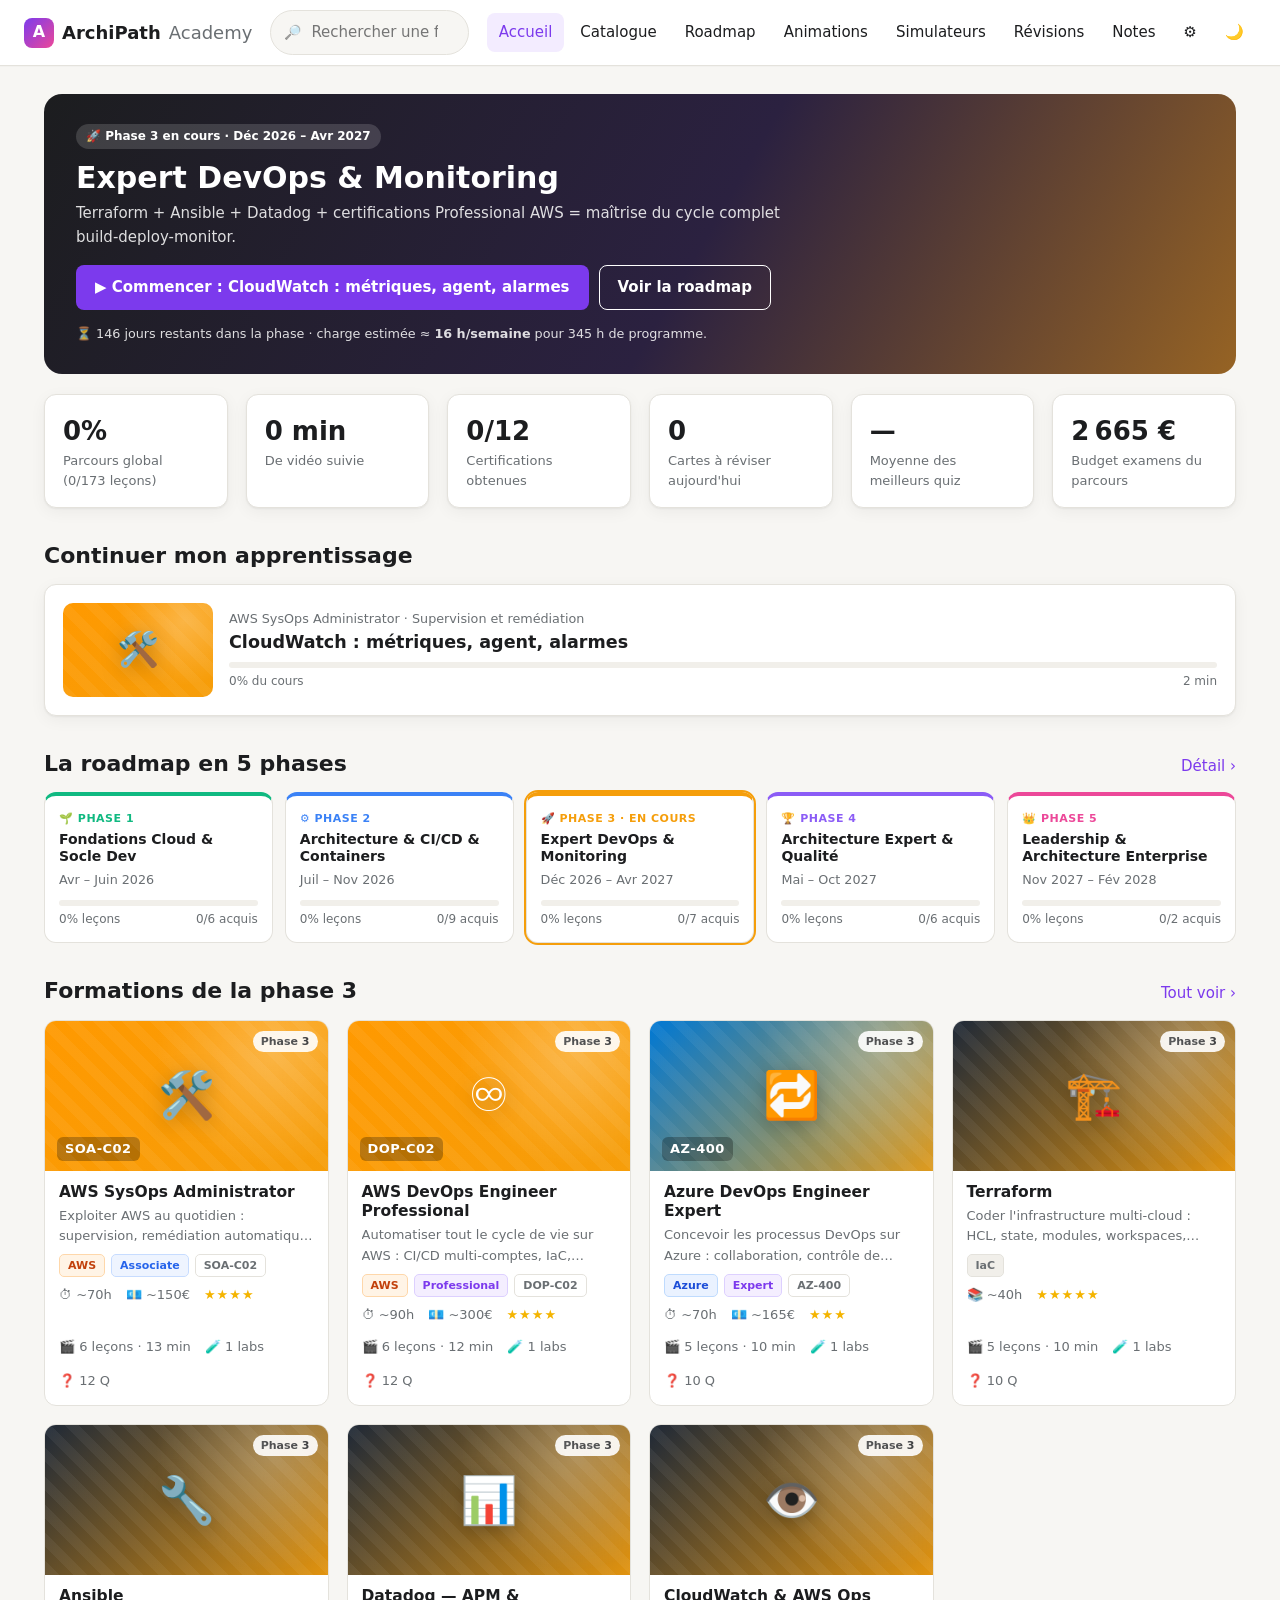
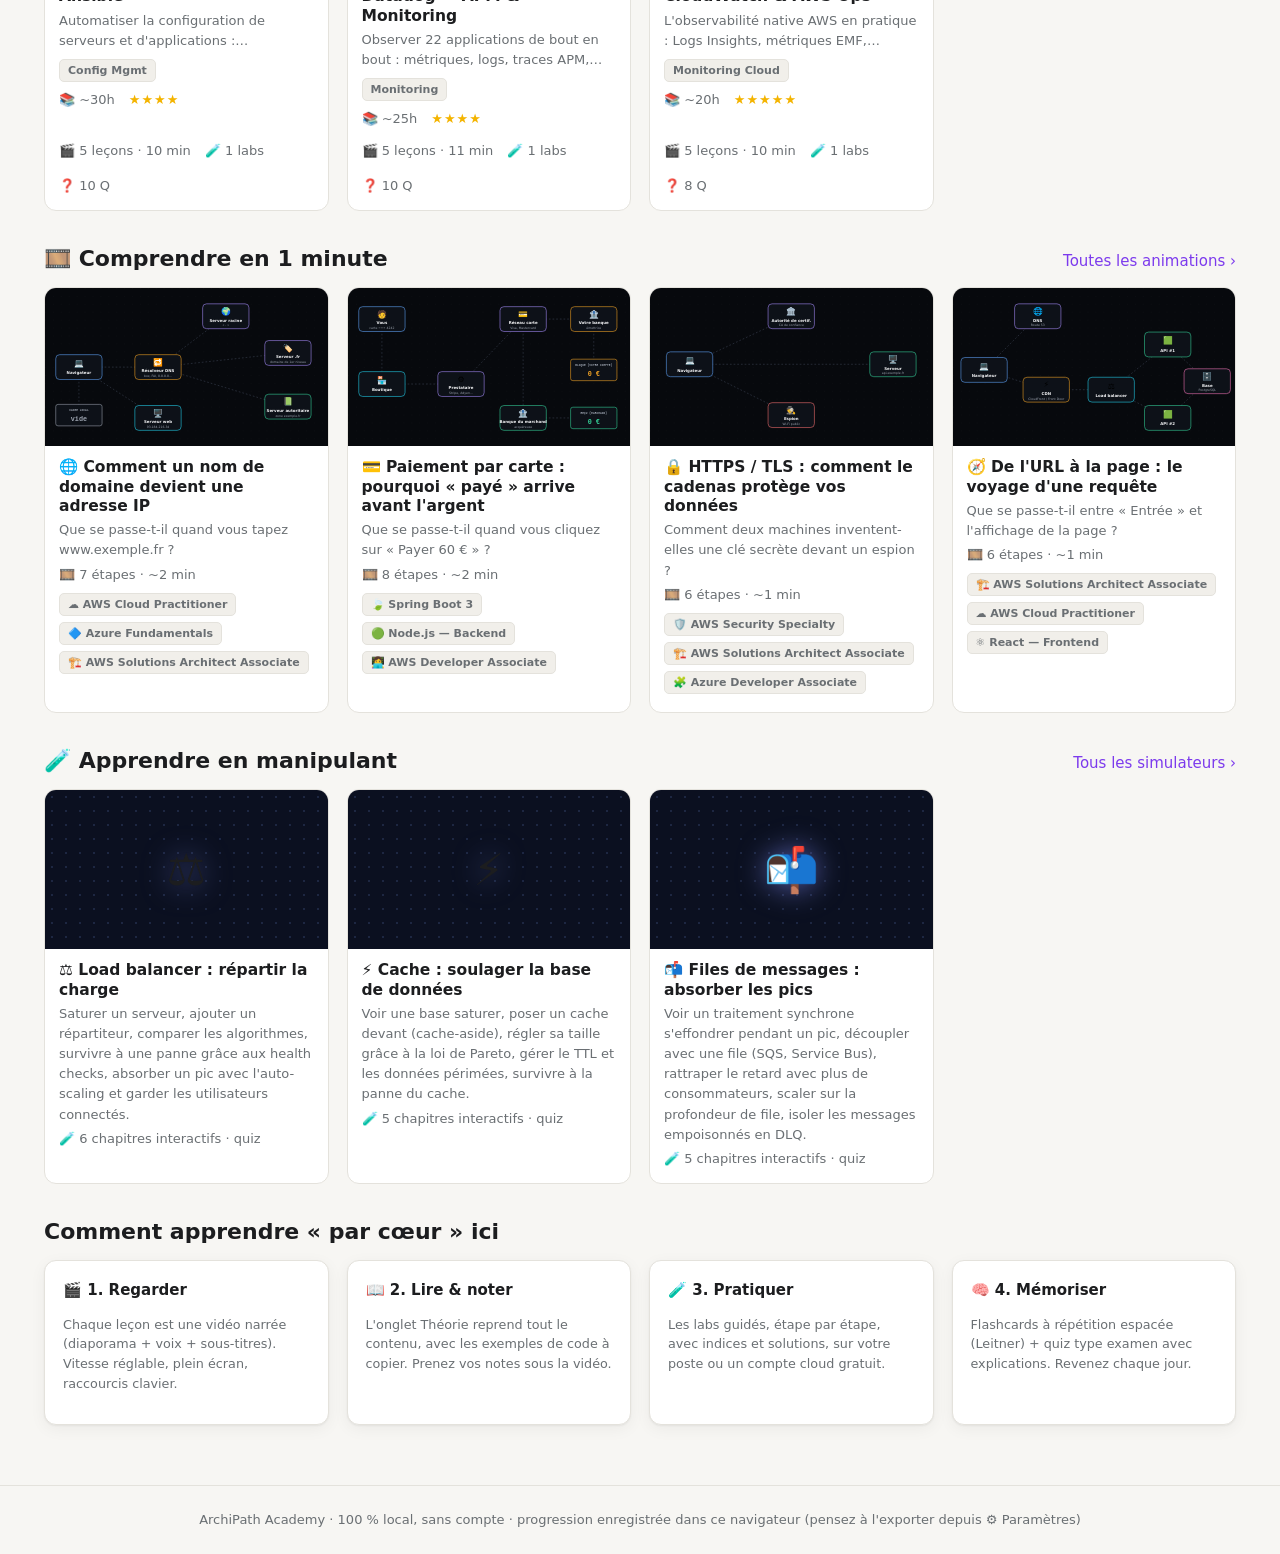
==== commit 628502c7: "feat(simulateurs): leçons interactives avec simulation de trafic en direct (load balancer, cache, fi" ====
--- a/index.html
+++ b/index.html
@@ -20,6 +20,7 @@
       <a href="#/catalogue" data-nav="/catalogue">Catalogue</a>
       <a href="#/roadmap" data-nav="/roadmap">Roadmap</a>
       <a href="#/animations" data-nav="/animation">Animations</a>
+      <a href="#/simulateurs" data-nav="/simul">Simulateurs</a>
       <a href="#/revisions" data-nav="/revisions">Révisions <span class="badge-count hidden" id="dueBadge">0</span></a>
       <a href="#/notes" data-nav="/notes">Notes</a>
       <a href="#/parametres" data-nav="/parametres" title="Paramètres">⚙️</a>
@@ -38,6 +39,7 @@
   <script src="js/store.js"></script>
   <script src="js/player.js"></script>
   <script src="js/explainer.js"></script>
+  <script src="js/sim.js"></script>
 
   <!-- Données : phases puis une formation par fichier -->
   <script src="data/phases.js"></script>
@@ -79,6 +81,7 @@
 
   <!-- Animations « Comprendre en 1 minute » -->
   <script src="data/explainers.js"></script>
+  <script src="data/sims.js"></script>
 
   <!-- Application -->
   <script src="js/app.js"></script>
--- a/css/style.css
+++ b/css/style.css
@@ -542,3 +542,161 @@
 .xp-layout > * { min-width: 0; }
 @media (max-width: 960px) { .xp-layout { grid-template-columns: 1fr; } }
 @media (max-width: 760px) { .xp-caption { min-height: 84px; } .xp-label { font-size: 16px; } }
+
+/* Animations : focus, pulsation, apparitions douces, sous-titres karaoké */
+.xp-node, .xp-link { transition: opacity .45s ease-in-out; }
+.xp-focus-mode .xp-node:not(.xp-focus):not(.xp-hidden) { opacity: .28; }
+.xp-focus-mode .xp-link:not(.xp-flow) { opacity: .3; }
+.xp-node.xp-active .xp-box { animation: xpPulse 1.4s ease-in-out infinite; }
+@keyframes xpPulse { 0%, 100% { filter: drop-shadow(0 0 4px var(--c)); } 50% { filter: drop-shadow(0 0 16px var(--c)); } }
+.xp-badge { transform-box: fill-box; transform-origin: center; }
+.xp-badge.xp-pop { animation: xpPop .45s cubic-bezier(.2, .9, .3, 1.3); }
+@keyframes xpPop { from { opacity: 0; transform: scale(.6) translateY(6px); } to { opacity: 1; transform: none; } }
+.xp-token { animation: xpIn .35s ease-out; }
+@keyframes xpIn { from { opacity: 0; } to { opacity: 1; } }
+.xp-caption span { opacity: .38; transition: opacity .35s ease-in-out, color .35s; }
+.xp-caption span.past { opacity: .62; }
+.xp-caption span.on { opacity: 1; color: #fff; }
+.xp-voice { font-size: 11px; color: #94a3b8; margin-right: 6px; white-space: nowrap; overflow: hidden; text-overflow: ellipsis; max-width: 180px; }
+@media (prefers-reduced-motion: reduce) { .xp-node.xp-active .xp-box, .xp-badge.xp-pop, .xp-token { animation: none; } }
+
+/* ================= Simulateurs (canevas de trafic en direct) ================= */
+.sim-page h1 { margin-bottom: 8px; }
+.sim-head { display: flex; flex-wrap: wrap; align-items: center; justify-content: space-between; gap: 12px; margin-bottom: 16px; }
+.sim-tabs { display: flex; gap: 4px; background: var(--surface-2); border: 1px solid var(--border); border-radius: 10px; padding: 4px; }
+.sim-tabs a { padding: 6px 14px; border-radius: 7px; color: var(--text); font-weight: 600; font-size: 14px; white-space: nowrap; }
+.sim-tabs a:hover { text-decoration: none; background: var(--surface); }
+.sim-tabs a.active { background: var(--surface); color: var(--accent); box-shadow: 0 1px 3px rgba(0,0,0,.12); }
+.sim-learn { display: grid; grid-template-columns: minmax(280px, 380px) 1fr; gap: 20px; align-items: start; }
+.sim-learn > * { min-width: 0; }
+.sim-lesson { background: var(--surface); border: 1px solid var(--border); border-radius: 14px; padding: 18px 20px; position: sticky; top: 76px; max-height: calc(100vh - 96px); overflow: auto; }
+.sim-lesson h2 { margin: 4px 0 10px; font-size: 20px; }
+.sim-lesson p { line-height: 1.6; margin: 0 0 10px; }
+.sim-chaps { display: flex; gap: 6px; margin-bottom: 10px; flex-wrap: wrap; }
+.sim-chaps a { width: 28px; height: 28px; border-radius: 50%; display: grid; place-items: center; font-size: 13px; font-weight: 700; border: 2px solid var(--border); color: var(--muted); }
+.sim-chaps a:hover { text-decoration: none; border-color: var(--accent); }
+.sim-chaps a.done { background: var(--ok-soft); border-color: var(--ok); color: var(--ok); }
+.sim-chaps a.on { border-color: var(--accent); color: var(--accent); box-shadow: 0 0 0 3px var(--accent-soft); }
+.sim-objective { border: 1px dashed var(--accent); background: var(--accent-soft); border-radius: 10px; padding: 10px 12px; margin: 14px 0; }
+.sim-objective p { margin: 4px 0 0; }
+.sim-objective.done { border-style: solid; border-color: var(--ok); background: var(--ok-soft); }
+.sim-objective details { margin-top: 6px; font-size: 14px; }
+.sim-objective summary { cursor: pointer; color: var(--muted); }
+.sim-nav { display: flex; justify-content: space-between; align-items: center; gap: 8px; margin-top: 12px; }
+
+.sim { --c-bg: #0b1020; --c-card: #131a2e; --c-line: #2b3656; --c-text: #e6e9f2; --c-muted: #8b93ab;
+  --c-req: #818cf8; --c-ok: #34d399; --c-err: #f87171; --c-warn: #fbbf24; --c-hc: #94a3b8;
+  display: flex; flex-direction: column; gap: 10px; }
+.sim-ctrls { display: flex; flex-wrap: wrap; gap: 10px 16px; align-items: flex-end; background: var(--surface); border: 1px solid var(--border); border-radius: 12px; padding: 10px 14px; }
+.sim-ctl { display: flex; flex-direction: column; gap: 4px; font-size: 13px; color: var(--muted); }
+.sim-ctl b { color: var(--text); }
+.sim-ctl input[type=range] { width: 170px; accent-color: var(--accent); }
+.sim-ctl select { font: inherit; font-size: 13px; padding: 5px 8px; border-radius: 8px; border: 1px solid var(--border); background: var(--bg); color: var(--text); }
+.sim-toggle { flex-direction: row; align-items: center; gap: 6px; color: var(--text); font-weight: 600; cursor: pointer; padding-bottom: 6px; }
+.sim-toggle input { accent-color: var(--accent); width: 16px; height: 16px; }
+.sim-stepper { display: flex; align-items: center; gap: 8px; }
+.sim-stepper .btn { padding: 2px 10px; }
+.sim-run { flex-direction: row; align-items: center; gap: 6px; margin-left: auto; }
+.sim-stage { position: relative; background: var(--c-bg); border-radius: 14px; overflow: hidden; border: 1px solid #1e2742; }
+.sim-svg { display: block; width: 100%; height: auto; font-family: inherit; }
+.sim-dot { fill: #1d2742; }
+.sim-edge { stroke: var(--c-line); stroke-width: 2; stroke-dasharray: 6 6; animation: simFlow 1s linear infinite; }
+.sim-edge.off { stroke: #3a4157; opacity: .45; animation: none; }
+.sim-edge.down { stroke: var(--c-err); opacity: .55; animation: none; }
+.sim-edge.thin { stroke-width: 1; opacity: .6; }
+@keyframes simFlow { to { stroke-dashoffset: -12; } }
+.sim-node .sim-card { fill: var(--c-card); stroke: #33406a; stroke-width: 1.5; transition: stroke .3s, fill .3s; }
+.sim-node .sim-icon { font-size: 22px; }
+.sim-node .sim-label { fill: var(--c-text); font-size: 13px; font-weight: 700; }
+.sim-node .sim-sub { fill: var(--c-muted); font-size: 11px; }
+.sim-node .sim-bar-bg { fill: #222b45; }
+.sim-node .sim-bar { fill: var(--c-ok); transition: width .2s; }
+.sim-node .sim-status { fill: var(--c-ok); }
+.sim-node.t-lb .sim-card { stroke: #818cf8; }
+.sim-node.t-client .sim-card { stroke: #60a5fa; }
+.sim-node.t-cache .sim-card, .sim-node.t-store .sim-card { stroke: #f472b6; }
+.sim-node.t-db .sim-card { stroke: #22d3ee; }
+.sim-node.t-queue .sim-card { stroke: #fbbf24; }
+.sim-node.s-warm .sim-bar, .sim-node.s-warm .sim-status { fill: var(--c-warn); }
+.sim-node.s-hot .sim-bar, .sim-node.s-hot .sim-status { fill: var(--c-err); }
+.sim-node.s-hot .sim-card { stroke: var(--c-err); }
+.sim-node.s-down .sim-card { fill: #2a1218; stroke: var(--c-err); stroke-dasharray: 5 4; }
+.sim-node.s-down .sim-status { fill: var(--c-err); }
+.sim-node.s-down .sim-icon, .sim-node.s-off .sim-icon { opacity: .45; }
+.sim-node.s-boot .sim-card { stroke: var(--c-hc); stroke-dasharray: 3 4; }
+.sim-node.s-boot .sim-status { fill: var(--c-hc); animation: simBlink 1s infinite; }
+.sim-node.s-off { opacity: .55; }
+.sim-node.s-off .sim-status { fill: var(--c-hc); }
+.sim-node.killable { cursor: pointer; }
+.sim-node.killable:hover .sim-card { stroke-width: 3; }
+@keyframes simBlink { 50% { opacity: .2; } }
+.sim-p { fill: var(--c-req); }
+.sim-p.res, .sim-p.ack { fill: var(--c-ok); }
+.sim-p.err { fill: var(--c-err); }
+.sim-p.hc { fill: var(--c-hc); }
+.sim-p.miss { fill: var(--c-warn); }
+.sim-p.job { fill: #fbbf24; }
+.sim-p.inval { fill: #f472b6; }
+.sim-fx { font-size: 13px; font-weight: 800; fill: var(--c-text); animation: simFx 1.4s ease-out forwards; pointer-events: none; }
+.sim-fx.bad { fill: var(--c-err); } .sim-fx.warn { fill: var(--c-warn); } .sim-fx.info { fill: #93c5fd; }
+@keyframes simFx { from { opacity: 1; transform: translateY(0); } to { opacity: 0; transform: translateY(-22px); } }
+.sim-goal { position: relative; display: flex; gap: 8px; align-items: flex-start; background: #10172b; color: var(--c-text); border-bottom: 1px solid #263055; padding: 9px 14px 11px; font-size: 14px; font-weight: 600; overflow: hidden; }
+.sim-goal i { position: absolute; left: 0; bottom: 0; height: 3px; background: #818cf8; transition: width .4s; }
+.sim-goal.done { border-color: var(--c-ok); }
+.sim-goal.done i { background: var(--c-ok); }
+.sim-legend { position: absolute; left: 12px; bottom: 8px; right: 110px; display: flex; flex-wrap: wrap; gap: 4px 12px; color: var(--c-muted); }
+.sim-legend span { display: inline-flex; align-items: center; gap: 5px; }
+.sim-legend i { width: 9px; height: 9px; border-radius: 50%; display: inline-block; background: var(--c-req); }
+.sim-legend i.res, .sim-legend i.ack { background: var(--c-ok); } .sim-legend i.err { background: var(--c-err); } .sim-legend i.hc { background: var(--c-hc); } .sim-legend i.miss, .sim-legend i.job { background: var(--c-warn); }
+.sim-slow { position: absolute; right: 12px; bottom: 8px; color: var(--c-muted); cursor: help; }
+.sim-is-paused .sim-stage::after { content: '⏸ En pause'; position: absolute; right: 12px; top: 12px; background: rgba(15, 20, 40, .9); color: var(--c-text); padding: 4px 10px; border-radius: 8px; font-size: 13px; }
+.sim-is-paused .sim-edge { animation-play-state: paused; }
+.sim-metrics { display: grid; grid-template-columns: repeat(auto-fit, minmax(130px, 1fr)); gap: 8px; }
+.sim-m { background: var(--surface); border: 1px solid var(--border); border-left: 4px solid var(--border); border-radius: 10px; padding: 8px 10px; }
+.sim-m b { font-size: 20px; font-variant-numeric: tabular-nums; }
+.sim-m .small { color: var(--muted); }
+.sim-m.ok { border-left-color: var(--ok); } .sim-m.warn { border-left-color: var(--warn); } .sim-m.bad { border-left-color: var(--bad); }
+.sim-m.bad b { color: var(--bad); }
+.sim-bottom { display: grid; grid-template-columns: 1fr 1fr; gap: 10px; }
+.sim-bottom > * { min-width: 0; }
+.sim-sparks { display: grid; gap: 8px; }
+.sim-spark { background: var(--surface); border: 1px solid var(--border); border-radius: 10px; padding: 6px 10px; }
+.sim-spark svg { width: 100%; height: 30px; display: block; }
+.sim-spark polyline { fill: none; stroke-width: 1.5; vector-effect: non-scaling-stroke; }
+.sim-spark.a polyline { stroke: var(--accent); } .sim-spark.b polyline { stroke: var(--warn); } .sim-spark.c polyline { stroke: var(--bad); }
+.sim-logbox { background: #0b1020; color: #cbd5e1; border-radius: 10px; padding: 8px 12px; font-family: ui-monospace, SFMono-Regular, Menlo, Consolas, monospace; font-size: 12px; max-height: 190px; overflow: auto; }
+.sim-logtitle { color: #8b93ab; margin-bottom: 4px; font-family: inherit; }
+.sim-log { list-style: none; margin: 0; padding: 0; }
+.sim-log li { padding: 2px 0; border-bottom: 1px solid #1a2238; }
+.sim-log li:first-child { color: #fff; }
+.sim-tile .sim-thumb { aspect-ratio: 16 / 9; background: #0b1020 radial-gradient(#1d2742 1px, transparent 1px) 0 0 / 14px 14px; position: relative; display: grid; place-items: center; overflow: hidden; }
+.sim-tile .sim-thumb span { font-size: 44px; z-index: 1; filter: drop-shadow(0 0 14px rgba(129, 140, 248, .6)); }
+.sim-tile .sim-thumb i { position: absolute; width: 8px; height: 8px; border-radius: 50%; background: #818cf8; top: 50%; left: -10px; animation: simThumb 2.4s linear infinite; }
+.sim-tile .sim-thumb i:nth-child(3) { animation-delay: .8s; background: #34d399; top: 35%; }
+.sim-tile .sim-thumb i:nth-child(4) { animation-delay: 1.6s; top: 65%; }
+@keyframes simThumb { to { left: 105%; } }
+.sim-quiz { max-width: 760px; display: grid; gap: 12px; }
+.sim-q b { display: block; margin-bottom: 8px; }
+.sim-opt { display: flex; gap: 8px; align-items: flex-start; padding: 6px 8px; border-radius: 8px; cursor: pointer; }
+.sim-opt:hover { background: var(--surface-2); }
+.sim-opt.right { background: var(--ok-soft); }
+.sim-opt.wrong { background: var(--bad-soft); }
+.sim-why { margin-top: 8px; font-size: 14px; }
+@media (max-width: 900px) {
+  .sim-learn { grid-template-columns: 1fr; }
+  .sim-lesson { position: static; max-height: none; }
+  .sim-bottom { grid-template-columns: 1fr; }
+  .sim-run { margin-left: 0; }
+  .sim-ctl input[type=range] { width: 140px; }
+  .sim-legend { position: static; padding: 6px 10px; }
+  .sim-slow { position: static; padding: 0 10px 6px; }
+}
+@media (prefers-reduced-motion: reduce) { .sim-edge, .sim-tile .sim-thumb i { animation: none; } }
+@media (max-width: 600px) {
+  .sim-tabs { width: 100%; }
+  .sim-tabs a { flex: 1; text-align: center; padding: 6px 4px; font-size: 13px; }
+  .sim-tabs a .muted { display: none; }
+  .sim-scroll { overflow-x: auto; -webkit-overflow-scrolling: touch; }
+  .sim-scroll .sim-svg { width: 760px; max-width: none; }
+  .sim-scroll::after { content: '↔ fais glisser pour voir tout le schéma'; display: block; color: #8b93ab; font-size: 12px; padding: 2px 10px; position: sticky; left: 0; }
+}
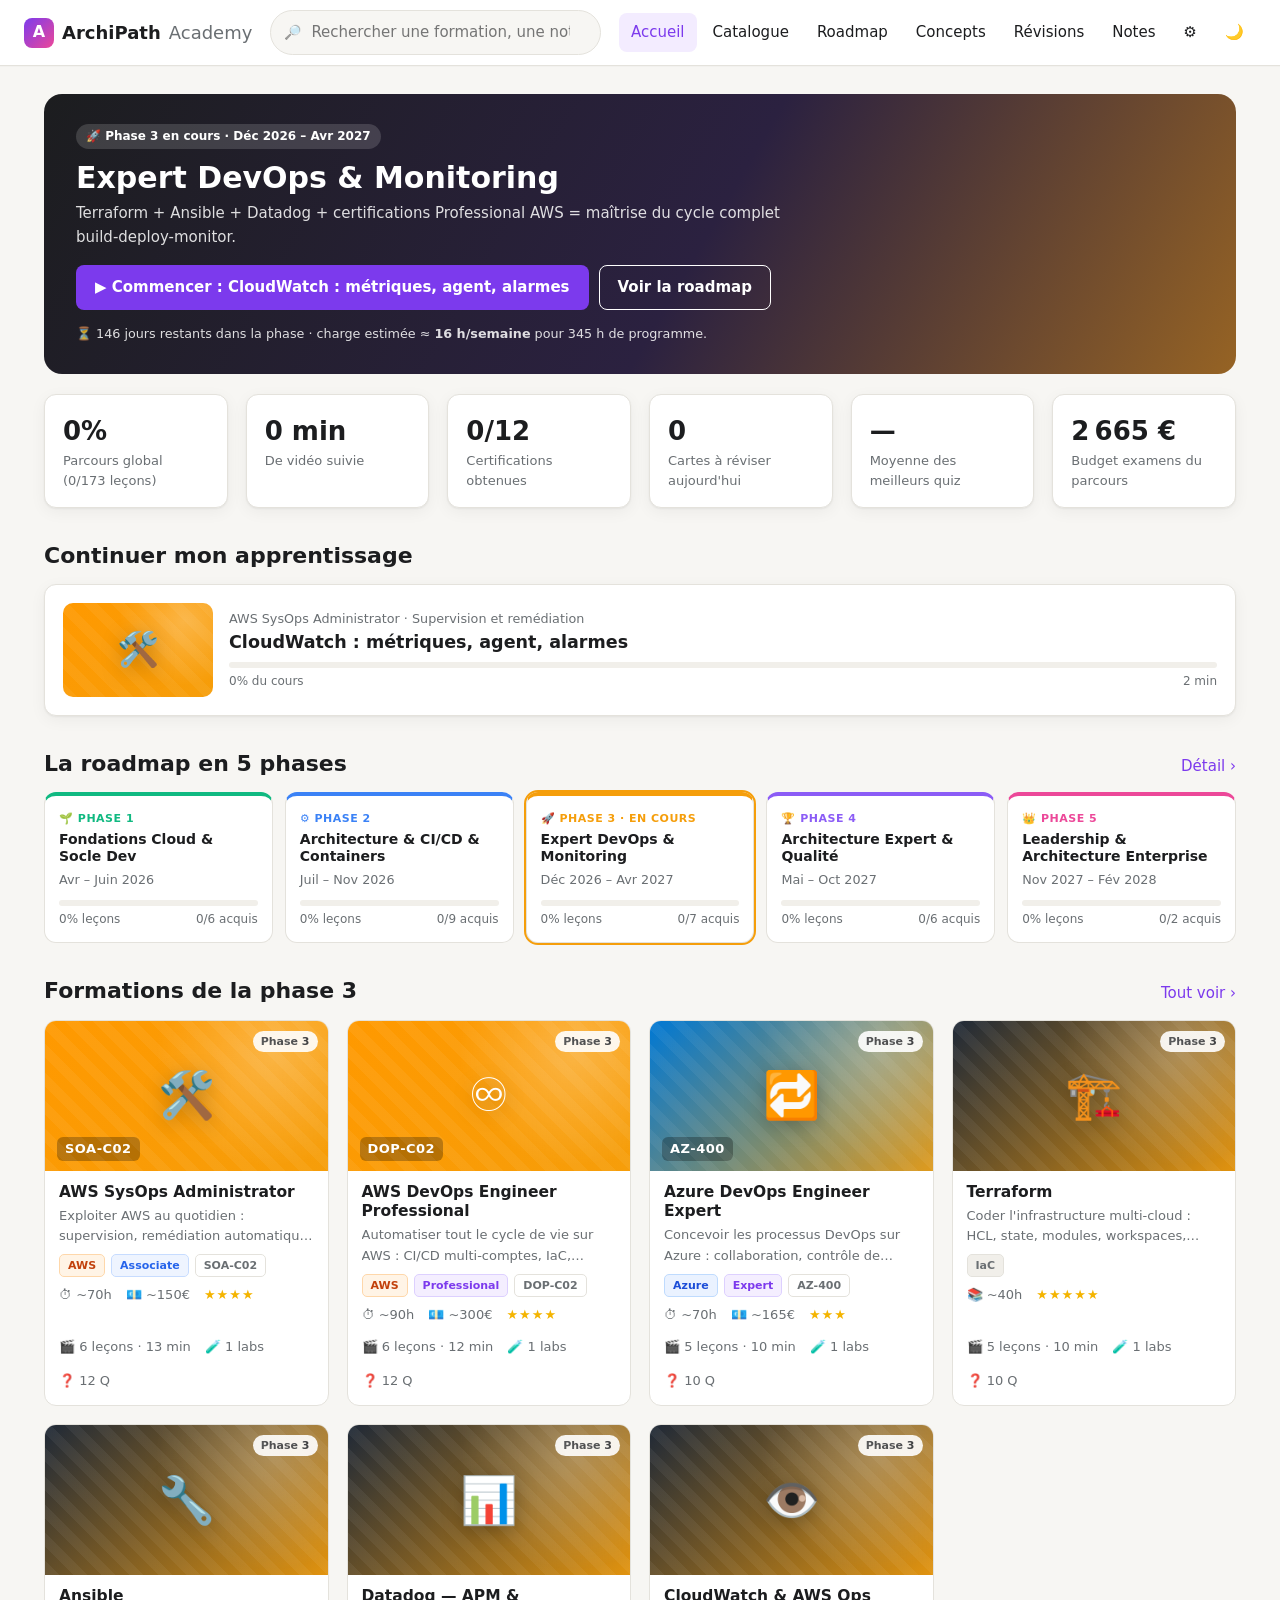
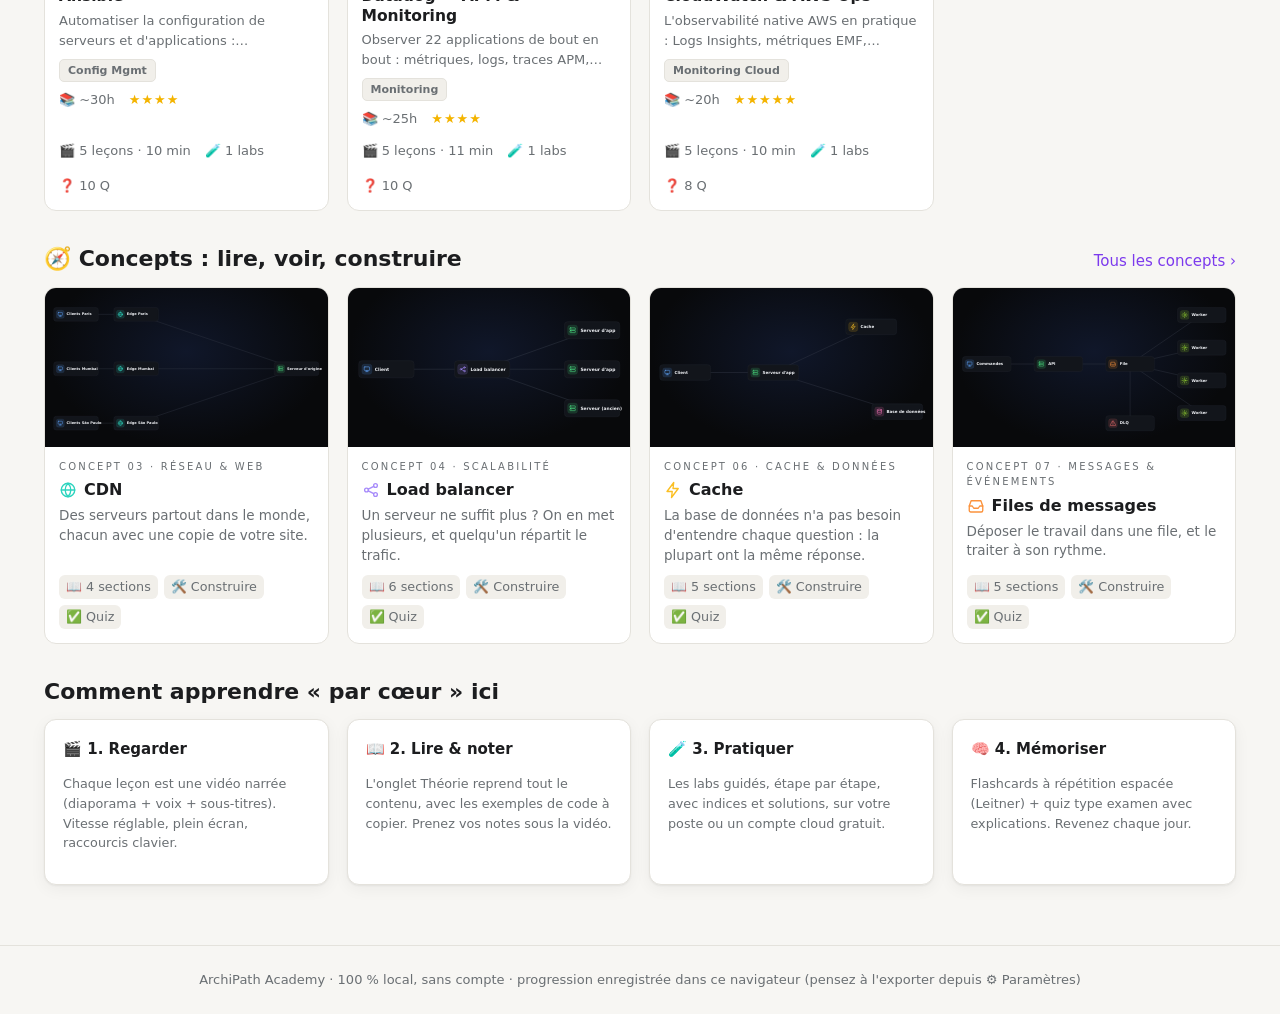
==== commit d7b25b18: "feat(concepts): refonte façon freesystemdesign.com — modes Apprendre et Construire Pages Concepts : " ====
--- a/index.html
+++ b/index.html
@@ -19,8 +19,7 @@
       <a href="#/" data-nav="/">Accueil</a>
       <a href="#/catalogue" data-nav="/catalogue">Catalogue</a>
       <a href="#/roadmap" data-nav="/roadmap">Roadmap</a>
-      <a href="#/animations" data-nav="/animation">Animations</a>
-      <a href="#/simulateurs" data-nav="/simul">Simulateurs</a>
+      <a href="#/concepts" data-nav="/concept">Concepts</a>
       <a href="#/revisions" data-nav="/revisions">Révisions <span class="badge-count hidden" id="dueBadge">0</span></a>
       <a href="#/notes" data-nav="/notes">Notes</a>
       <a href="#/parametres" data-nav="/parametres" title="Paramètres">⚙️</a>
@@ -39,7 +38,7 @@
   <script src="js/store.js"></script>
   <script src="js/player.js"></script>
   <script src="js/explainer.js"></script>
-  <script src="js/sim.js"></script>
+  <script src="js/flow.js"></script>
 
   <!-- Données : phases puis une formation par fichier -->
   <script src="data/phases.js"></script>
@@ -81,7 +80,7 @@
 
   <!-- Animations « Comprendre en 1 minute » -->
   <script src="data/explainers.js"></script>
-  <script src="data/sims.js"></script>
+  <script src="data/concepts.js"></script>
 
   <!-- Application -->
   <script src="js/app.js"></script>
--- a/css/style.css
+++ b/css/style.css
@@ -560,121 +560,7 @@
 .xp-voice { font-size: 11px; color: #94a3b8; margin-right: 6px; white-space: nowrap; overflow: hidden; text-overflow: ellipsis; max-width: 180px; }
 @media (prefers-reduced-motion: reduce) { .xp-node.xp-active .xp-box, .xp-badge.xp-pop, .xp-token { animation: none; } }
 
-/* ================= Simulateurs (canevas de trafic en direct) ================= */
-.sim-page h1 { margin-bottom: 8px; }
-.sim-head { display: flex; flex-wrap: wrap; align-items: center; justify-content: space-between; gap: 12px; margin-bottom: 16px; }
-.sim-tabs { display: flex; gap: 4px; background: var(--surface-2); border: 1px solid var(--border); border-radius: 10px; padding: 4px; }
-.sim-tabs a { padding: 6px 14px; border-radius: 7px; color: var(--text); font-weight: 600; font-size: 14px; white-space: nowrap; }
-.sim-tabs a:hover { text-decoration: none; background: var(--surface); }
-.sim-tabs a.active { background: var(--surface); color: var(--accent); box-shadow: 0 1px 3px rgba(0,0,0,.12); }
-.sim-learn { display: grid; grid-template-columns: minmax(280px, 380px) 1fr; gap: 20px; align-items: start; }
-.sim-learn > * { min-width: 0; }
-.sim-lesson { background: var(--surface); border: 1px solid var(--border); border-radius: 14px; padding: 18px 20px; position: sticky; top: 76px; max-height: calc(100vh - 96px); overflow: auto; }
-.sim-lesson h2 { margin: 4px 0 10px; font-size: 20px; }
-.sim-lesson p { line-height: 1.6; margin: 0 0 10px; }
-.sim-chaps { display: flex; gap: 6px; margin-bottom: 10px; flex-wrap: wrap; }
-.sim-chaps a { width: 28px; height: 28px; border-radius: 50%; display: grid; place-items: center; font-size: 13px; font-weight: 700; border: 2px solid var(--border); color: var(--muted); }
-.sim-chaps a:hover { text-decoration: none; border-color: var(--accent); }
-.sim-chaps a.done { background: var(--ok-soft); border-color: var(--ok); color: var(--ok); }
-.sim-chaps a.on { border-color: var(--accent); color: var(--accent); box-shadow: 0 0 0 3px var(--accent-soft); }
-.sim-objective { border: 1px dashed var(--accent); background: var(--accent-soft); border-radius: 10px; padding: 10px 12px; margin: 14px 0; }
-.sim-objective p { margin: 4px 0 0; }
-.sim-objective.done { border-style: solid; border-color: var(--ok); background: var(--ok-soft); }
-.sim-objective details { margin-top: 6px; font-size: 14px; }
-.sim-objective summary { cursor: pointer; color: var(--muted); }
-.sim-nav { display: flex; justify-content: space-between; align-items: center; gap: 8px; margin-top: 12px; }
-
-.sim { --c-bg: #0b1020; --c-card: #131a2e; --c-line: #2b3656; --c-text: #e6e9f2; --c-muted: #8b93ab;
-  --c-req: #818cf8; --c-ok: #34d399; --c-err: #f87171; --c-warn: #fbbf24; --c-hc: #94a3b8;
-  display: flex; flex-direction: column; gap: 10px; }
-.sim-ctrls { display: flex; flex-wrap: wrap; gap: 10px 16px; align-items: flex-end; background: var(--surface); border: 1px solid var(--border); border-radius: 12px; padding: 10px 14px; }
-.sim-ctl { display: flex; flex-direction: column; gap: 4px; font-size: 13px; color: var(--muted); }
-.sim-ctl b { color: var(--text); }
-.sim-ctl input[type=range] { width: 170px; accent-color: var(--accent); }
-.sim-ctl select { font: inherit; font-size: 13px; padding: 5px 8px; border-radius: 8px; border: 1px solid var(--border); background: var(--bg); color: var(--text); }
-.sim-toggle { flex-direction: row; align-items: center; gap: 6px; color: var(--text); font-weight: 600; cursor: pointer; padding-bottom: 6px; }
-.sim-toggle input { accent-color: var(--accent); width: 16px; height: 16px; }
-.sim-stepper { display: flex; align-items: center; gap: 8px; }
-.sim-stepper .btn { padding: 2px 10px; }
-.sim-run { flex-direction: row; align-items: center; gap: 6px; margin-left: auto; }
-.sim-stage { position: relative; background: var(--c-bg); border-radius: 14px; overflow: hidden; border: 1px solid #1e2742; }
-.sim-svg { display: block; width: 100%; height: auto; font-family: inherit; }
-.sim-dot { fill: #1d2742; }
-.sim-edge { stroke: var(--c-line); stroke-width: 2; stroke-dasharray: 6 6; animation: simFlow 1s linear infinite; }
-.sim-edge.off { stroke: #3a4157; opacity: .45; animation: none; }
-.sim-edge.down { stroke: var(--c-err); opacity: .55; animation: none; }
-.sim-edge.thin { stroke-width: 1; opacity: .6; }
-@keyframes simFlow { to { stroke-dashoffset: -12; } }
-.sim-node .sim-card { fill: var(--c-card); stroke: #33406a; stroke-width: 1.5; transition: stroke .3s, fill .3s; }
-.sim-node .sim-icon { font-size: 22px; }
-.sim-node .sim-label { fill: var(--c-text); font-size: 13px; font-weight: 700; }
-.sim-node .sim-sub { fill: var(--c-muted); font-size: 11px; }
-.sim-node .sim-bar-bg { fill: #222b45; }
-.sim-node .sim-bar { fill: var(--c-ok); transition: width .2s; }
-.sim-node .sim-status { fill: var(--c-ok); }
-.sim-node.t-lb .sim-card { stroke: #818cf8; }
-.sim-node.t-client .sim-card { stroke: #60a5fa; }
-.sim-node.t-cache .sim-card, .sim-node.t-store .sim-card { stroke: #f472b6; }
-.sim-node.t-db .sim-card { stroke: #22d3ee; }
-.sim-node.t-queue .sim-card { stroke: #fbbf24; }
-.sim-node.s-warm .sim-bar, .sim-node.s-warm .sim-status { fill: var(--c-warn); }
-.sim-node.s-hot .sim-bar, .sim-node.s-hot .sim-status { fill: var(--c-err); }
-.sim-node.s-hot .sim-card { stroke: var(--c-err); }
-.sim-node.s-down .sim-card { fill: #2a1218; stroke: var(--c-err); stroke-dasharray: 5 4; }
-.sim-node.s-down .sim-status { fill: var(--c-err); }
-.sim-node.s-down .sim-icon, .sim-node.s-off .sim-icon { opacity: .45; }
-.sim-node.s-boot .sim-card { stroke: var(--c-hc); stroke-dasharray: 3 4; }
-.sim-node.s-boot .sim-status { fill: var(--c-hc); animation: simBlink 1s infinite; }
-.sim-node.s-off { opacity: .55; }
-.sim-node.s-off .sim-status { fill: var(--c-hc); }
-.sim-node.killable { cursor: pointer; }
-.sim-node.killable:hover .sim-card { stroke-width: 3; }
-@keyframes simBlink { 50% { opacity: .2; } }
-.sim-p { fill: var(--c-req); }
-.sim-p.res, .sim-p.ack { fill: var(--c-ok); }
-.sim-p.err { fill: var(--c-err); }
-.sim-p.hc { fill: var(--c-hc); }
-.sim-p.miss { fill: var(--c-warn); }
-.sim-p.job { fill: #fbbf24; }
-.sim-p.inval { fill: #f472b6; }
-.sim-fx { font-size: 13px; font-weight: 800; fill: var(--c-text); animation: simFx 1.4s ease-out forwards; pointer-events: none; }
-.sim-fx.bad { fill: var(--c-err); } .sim-fx.warn { fill: var(--c-warn); } .sim-fx.info { fill: #93c5fd; }
-@keyframes simFx { from { opacity: 1; transform: translateY(0); } to { opacity: 0; transform: translateY(-22px); } }
-.sim-goal { position: relative; display: flex; gap: 8px; align-items: flex-start; background: #10172b; color: var(--c-text); border-bottom: 1px solid #263055; padding: 9px 14px 11px; font-size: 14px; font-weight: 600; overflow: hidden; }
-.sim-goal i { position: absolute; left: 0; bottom: 0; height: 3px; background: #818cf8; transition: width .4s; }
-.sim-goal.done { border-color: var(--c-ok); }
-.sim-goal.done i { background: var(--c-ok); }
-.sim-legend { position: absolute; left: 12px; bottom: 8px; right: 110px; display: flex; flex-wrap: wrap; gap: 4px 12px; color: var(--c-muted); }
-.sim-legend span { display: inline-flex; align-items: center; gap: 5px; }
-.sim-legend i { width: 9px; height: 9px; border-radius: 50%; display: inline-block; background: var(--c-req); }
-.sim-legend i.res, .sim-legend i.ack { background: var(--c-ok); } .sim-legend i.err { background: var(--c-err); } .sim-legend i.hc { background: var(--c-hc); } .sim-legend i.miss, .sim-legend i.job { background: var(--c-warn); }
-.sim-slow { position: absolute; right: 12px; bottom: 8px; color: var(--c-muted); cursor: help; }
-.sim-is-paused .sim-stage::after { content: '⏸ En pause'; position: absolute; right: 12px; top: 12px; background: rgba(15, 20, 40, .9); color: var(--c-text); padding: 4px 10px; border-radius: 8px; font-size: 13px; }
-.sim-is-paused .sim-edge { animation-play-state: paused; }
-.sim-metrics { display: grid; grid-template-columns: repeat(auto-fit, minmax(130px, 1fr)); gap: 8px; }
-.sim-m { background: var(--surface); border: 1px solid var(--border); border-left: 4px solid var(--border); border-radius: 10px; padding: 8px 10px; }
-.sim-m b { font-size: 20px; font-variant-numeric: tabular-nums; }
-.sim-m .small { color: var(--muted); }
-.sim-m.ok { border-left-color: var(--ok); } .sim-m.warn { border-left-color: var(--warn); } .sim-m.bad { border-left-color: var(--bad); }
-.sim-m.bad b { color: var(--bad); }
-.sim-bottom { display: grid; grid-template-columns: 1fr 1fr; gap: 10px; }
-.sim-bottom > * { min-width: 0; }
-.sim-sparks { display: grid; gap: 8px; }
-.sim-spark { background: var(--surface); border: 1px solid var(--border); border-radius: 10px; padding: 6px 10px; }
-.sim-spark svg { width: 100%; height: 30px; display: block; }
-.sim-spark polyline { fill: none; stroke-width: 1.5; vector-effect: non-scaling-stroke; }
-.sim-spark.a polyline { stroke: var(--accent); } .sim-spark.b polyline { stroke: var(--warn); } .sim-spark.c polyline { stroke: var(--bad); }
-.sim-logbox { background: #0b1020; color: #cbd5e1; border-radius: 10px; padding: 8px 12px; font-family: ui-monospace, SFMono-Regular, Menlo, Consolas, monospace; font-size: 12px; max-height: 190px; overflow: auto; }
-.sim-logtitle { color: #8b93ab; margin-bottom: 4px; font-family: inherit; }
-.sim-log { list-style: none; margin: 0; padding: 0; }
-.sim-log li { padding: 2px 0; border-bottom: 1px solid #1a2238; }
-.sim-log li:first-child { color: #fff; }
-.sim-tile .sim-thumb { aspect-ratio: 16 / 9; background: #0b1020 radial-gradient(#1d2742 1px, transparent 1px) 0 0 / 14px 14px; position: relative; display: grid; place-items: center; overflow: hidden; }
-.sim-tile .sim-thumb span { font-size: 44px; z-index: 1; filter: drop-shadow(0 0 14px rgba(129, 140, 248, .6)); }
-.sim-tile .sim-thumb i { position: absolute; width: 8px; height: 8px; border-radius: 50%; background: #818cf8; top: 50%; left: -10px; animation: simThumb 2.4s linear infinite; }
-.sim-tile .sim-thumb i:nth-child(3) { animation-delay: .8s; background: #34d399; top: 35%; }
-.sim-tile .sim-thumb i:nth-child(4) { animation-delay: 1.6s; top: 65%; }
-@keyframes simThumb { to { left: 105%; } }
+/* Quiz des concepts */
 .sim-quiz { max-width: 760px; display: grid; gap: 12px; }
 .sim-q b { display: block; margin-bottom: 8px; }
 .sim-opt { display: flex; gap: 8px; align-items: flex-start; padding: 6px 8px; border-radius: 8px; cursor: pointer; }
@@ -682,21 +568,236 @@
 .sim-opt.right { background: var(--ok-soft); }
 .sim-opt.wrong { background: var(--bad-soft); }
 .sim-why { margin-top: 8px; font-size: 14px; }
+
+/* ================= Concepts : mode Apprendre / Construire (inspiré de freesystemdesign.com) ================= */
+.cx { --k-bg: #08090b; --k-panel: #0c0e12; --k-line: #1b1f27; --k-text: #e7e9ee; --k-muted: #8d929c; --k-dim: #5b616c; --k-blue: #6b8afd;
+  --k-mono: ui-monospace, SFMono-Regular, Menlo, Consolas, monospace;
+  background: var(--k-bg); color: var(--k-text); height: calc(100dvh - var(--hdr, 64px)); min-height: 520px; display: flex; flex-direction: column; overflow: hidden; }
+.cx a { color: inherit; }
+.cx-bar { display: flex; align-items: center; justify-content: space-between; gap: 12px; padding: 9px 18px; border-bottom: 1px solid var(--k-line); font-size: 14px; flex: none; }
+.cx-crumbs { display: flex; align-items: center; gap: 8px; min-width: 0; white-space: nowrap; overflow: hidden; }
+.cx-crumbs a { color: var(--k-muted); }
+.cx-crumbs a:hover { color: var(--k-text); text-decoration: none; }
+.cx-crumbs .sep { color: var(--k-dim); }
+.cx-crumbs .dim { color: var(--k-dim); }
+.cx-bar-r { display: flex; align-items: center; gap: 6px; flex-wrap: wrap; justify-content: flex-end; }
+.cx-pill { display: inline-flex; align-items: center; gap: 4px; padding: 5px 11px; border-radius: 7px; border: 1px solid var(--k-line); background: #111318; color: var(--k-muted) !important; font: inherit; font-size: 12.5px; cursor: pointer; white-space: nowrap; }
+.cx-pill:hover { color: var(--k-text) !important; border-color: #2c313b; text-decoration: none; }
+.cx-pill.blue { background: var(--k-blue); border-color: var(--k-blue); color: #fff !important; font-weight: 600; }
+.cx-pill.blue:hover { filter: brightness(1.08); }
+.cx-pg { font-family: var(--k-mono); font-size: 12px; color: var(--k-dim); margin-left: 6px; }
+.cx-icon { display: inline-flex; color: var(--c, var(--k-blue)); vertical-align: -3px; }
+.cx-icon svg, svg.fc-ic { fill: none; stroke: currentColor; stroke-width: 1.8; stroke-linecap: round; stroke-linejoin: round; }
+
+.cx-main { flex: 1; min-height: 0; display: grid; grid-template-columns: minmax(340px, 34%) 1fr; }
+.cx-text { overflow-y: auto; padding: 34px 40px 28px 56px; border-right: 1px solid var(--k-line); scrollbar-color: #2a2e36 transparent; }
+.cx-hero .cx-tile { width: 46px; height: 46px; border-radius: 11px; background: #141a2b; border: 1px solid #1f2740; display: grid; place-items: center; margin-bottom: 18px; }
+.cx-kicker, .cx-lbl { font-family: var(--k-mono); font-size: 10.5px; letter-spacing: .22em; color: var(--k-dim); text-transform: uppercase; }
+.cx-hero h1 { font-size: 34px; letter-spacing: -.02em; margin: 6px 0 6px; line-height: 1.1; }
+.cx-tagline { color: var(--k-muted); font-size: 15px; line-height: 1.55; margin: 0 0 30px; }
+.cx-hero.compact .cx-tile { display: none; }
+.cx-hero.compact h1 { font-size: 26px; }
+.cx-num { font-family: var(--k-mono); font-size: 11px; color: var(--k-blue); letter-spacing: .15em; }
+.cx-sec h2 { font-size: 21px; margin: 6px 0 14px; letter-spacing: -.01em; }
+.cx-sec p { color: #a9aeb8; font-size: 14.5px; line-height: 1.7; margin: 0 0 13px; }
+.cx-sec p strong { color: #fff; }
+.cx-sec p em { color: #cfd3da; }
+.cx-sec code { background: #151922; border: 1px solid #222836; color: #c7d2fe; }
+.cx-nav { display: flex; flex-wrap: wrap; align-items: center; gap: 8px; margin-top: 22px; }
+.cx-btn { display: inline-flex; align-items: center; padding: 7px 14px; border-radius: 8px; border: 1px solid #262b35; background: #111318; color: var(--k-text) !important; font: inherit; font-size: 13px; font-weight: 600; cursor: pointer; }
+.cx-btn:hover { border-color: #3a404c; text-decoration: none; }
+.cx-btn.ghost { color: var(--k-muted) !important; }
+.cx-btn:disabled { opacity: .35; cursor: default; }
+.cx-btn.white { background: #fff; color: #0b0c0f !important; border-color: #fff; border-radius: 999px; padding: 8px 18px; }
+.cx-prog { display: flex; gap: 5px; margin-top: 30px; }
+.cx-prog i { flex: 1; height: 2px; background: #1d2129; border-radius: 2px; }
+.cx-prog i.past { background: #33405f; }
+.cx-prog i.on { background: var(--k-blue); }
+.cx-prog i.done:not(.on) { background: #2f7a55; }
+.cx-ahead { display: block; margin-top: 8px; padding: 12px 14px; border: 1px solid var(--k-line); border-radius: 10px; background: #0f1116; }
+.cx-ahead:hover { border-color: #2c313b; text-decoration: none; }
+.cx-ahead b { display: block; font-size: 14px; }
+.cx-ahead span { color: var(--k-muted); font-size: 12.5px; }
+.cx-try { border: 1px solid #23304f; background: #0e1322; border-radius: 12px; padding: 12px 14px; margin: 18px 0 4px; }
+.cx-try.done { border-color: #1f6b47; background: #0d1a14; }
+.cx-try p { color: var(--k-text) !important; font-size: 14px !important; margin: 6px 0 8px !important; }
+.cx-goalbar { height: 3px; background: #1a2135; border-radius: 3px; overflow: hidden; margin-bottom: 10px; }
+.cx-goalbar i { display: block; height: 100%; background: var(--k-blue); transition: width .3s; }
+.cx-try.done .cx-goalbar i { background: #34d399; }
+.cx-ctls { display: flex; flex-wrap: wrap; gap: 10px 16px; align-items: flex-end; }
+.cx-ctl { display: flex; flex-direction: column; gap: 4px; font-size: 12.5px; color: var(--k-muted); }
+.cx-ctl b { color: var(--k-text); font-family: var(--k-mono); font-weight: 600; }
+.cx-ctl input[type=range] { width: 170px; accent-color: var(--k-blue); }
+.cx-ctl select { font: inherit; font-size: 12.5px; padding: 5px 8px; border-radius: 7px; border: 1px solid #262b35; background: #111318; color: var(--k-text); }
+.cx-toggle { flex-direction: row; align-items: center; gap: 7px; color: var(--k-text); cursor: pointer; padding-bottom: 4px; font-weight: 600; }
+.cx-toggle input { accent-color: var(--k-blue); width: 15px; height: 15px; }
+.cx-stepper { display: flex; align-items: center; gap: 8px; }
+.cx-stepper button { width: 26px; height: 26px; border-radius: 7px; border: 1px solid #262b35; background: #111318; color: var(--k-text); font-size: 15px; cursor: pointer; }
+.cx-act { align-self: flex-end; }
+.cx-recap { margin-top: 18px; border: 1px solid var(--k-line); border-radius: 12px; padding: 12px 16px; background: #0f1116; }
+.cx-recap ol { margin: 8px 0 0; padding-left: 20px; color: #b7bcc6; font-size: 13.5px; line-height: 1.6; }
+.cx-recap strong { color: #fff; }
+
+.cx-canvas { position: relative; min-width: 0; min-height: 0; background: radial-gradient(ellipse at 50% 40%, #10172a 0%, var(--k-bg) 62%); }
+.cx-stage { position: absolute; inset: 0; }
+.cx-stage > svg, .cx-stage .xp, .cx-stage .xp-stage, .cx-stage .xp-stage svg { width: 100%; height: 100%; display: block; }
+.cx-stage .xp { background: transparent; border: 0; box-shadow: none; aspect-ratio: auto; border-radius: 0; }
+.cx-caption { position: absolute; left: 50%; bottom: 14px; transform: translateX(-50%); font-family: var(--k-mono); font-size: 11px; color: var(--k-dim); letter-spacing: .14em; white-space: nowrap; pointer-events: none; }
+.cx-tools { position: absolute; top: 12px; right: 14px; display: flex; gap: 6px; }
+.cx-live { position: absolute; top: 12px; left: 14px; display: flex; flex-wrap: wrap; gap: 6px; max-width: calc(100% - 30px); pointer-events: none; }
+.cx-live div { background: rgba(13, 15, 20, .85); border: 1px solid var(--k-line); border-radius: 8px; padding: 4px 9px; display: flex; gap: 6px; align-items: baseline; }
+.cx-live b { font-family: var(--k-mono); font-size: 13px; }
+.cx-live span { font-size: 11px; color: var(--k-muted); }
+.cx-live .bad b { color: #fb7185; }
+.cx-live .warn b { color: #fbbf24; }
+
+/* --- canevas FlowCanvas --- */
+.fc-svg { width: 100%; height: 100%; display: block; font-family: system-ui, -apple-system, 'Segoe UI', Roboto, sans-serif; touch-action: none; user-select: none; -webkit-user-select: none; }
+.fc-bg { pointer-events: none; }
+.fc-edge { stroke: #2b303b; stroke-width: 1.3; pointer-events: none; }
+.fc-edge.live { stroke: #353b48; }
+.fc-edge.dead { stroke: #5b2531; stroke-dasharray: 4 4; }
+.fc-arrow { fill: #3a404d; }
+.fc-ehit { stroke: transparent; stroke-width: 14; }
+.cx-build:not(.playing) .fc-ehit { cursor: pointer; }
+.cx-build:not(.playing) .fc-ehit:hover + .fc-edge { stroke: #f43f5e; stroke-width: 2; }
+.fc-tmp { stroke: var(--k-blue, #6b8afd); stroke-width: 1.6; stroke-dasharray: 5 4; pointer-events: none; }
+.fc-tmp.hidden { display: none; }
+.fc-dot { pointer-events: none; }
+.fc-drop { fill: #fb7185; pointer-events: none; animation: fcDrop .9s ease-out forwards; }
+@keyframes fcDrop { to { transform: translate(var(--dx), var(--dy)); opacity: 0; } }
+.fc-node { cursor: default; transition: opacity .3s; }
+.fc-node .fc-card { fill: #12151b; stroke: #252a33; stroke-width: 1; transition: stroke .25s; }
+.fc-node .fc-tile { fill: var(--c); fill-opacity: .14; stroke: var(--c); stroke-opacity: .25; }
+.fc-node .fc-ic { stroke: var(--c); fill: none; stroke-width: 1.9; stroke-linecap: round; stroke-linejoin: round; }
+.fc-node .fc-label { fill: #eef0f4; font-size: 12.5px; font-weight: 700; }
+.fc-node .fc-sub { fill: #8a909b; font-size: 10.5px; }
+.fc-node .fc-sub.fc-rate { fill: #60a5fa; font-weight: 600; font-family: ui-monospace, SFMono-Regular, Menlo, monospace; }
+.fc-node .fc-count { fill: #8a909b; font-size: 10px; font-family: ui-monospace, SFMono-Regular, Menlo, monospace; font-weight: 600; }
+.fc-node .fc-barbg { fill: #232833; }
+.fc-node .fc-bar { fill: #4ade80; transition: width .25s; }
+.fc-node.s-warm .fc-bar { fill: #fbbf24; }
+.fc-node.s-over .fc-card { stroke: #f43f5e; stroke-width: 1.6; filter: drop-shadow(0 0 6px rgba(244, 63, 94, .45)); }
+.fc-node.s-over .fc-bar { fill: #fb7185; }
+.fc-node.s-over .fc-count { fill: #fb7185; }
+.fc-node.s-dead { opacity: .5; }
+.fc-node.s-dead .fc-card { stroke: #f43f5e; stroke-dasharray: 4 3; }
+.fc-node.s-dead .fc-sub { fill: #fb7185; }
+.fc-node.s-boot .fc-card { stroke: #64748b; stroke-dasharray: 3 3; }
+.fc-node.s-boot .fc-sub { fill: #94a3b8; }
+.fc-node.sel .fc-card { stroke: var(--k-blue, #6b8afd); }
+.fc-node.fc-target .fc-card { stroke: #6b8afd; stroke-width: 2; }
+.fc-node.fc-gone { opacity: 0; }
+.fc-kill { cursor: pointer; }
+.fc-kill circle { fill: #e11d48; stroke: #0b0c0f; stroke-width: 2; }
+.fc-kill path { stroke: #fff; stroke-width: 1.8; stroke-linecap: round; }
+.fc-kill:hover circle { fill: #f43f5e; }
+.fc-node.s-dead .fc-kill circle { fill: #16a34a; }
+.cx-build:not(.playing) .fc-kill { display: none; }
+.fc-handle { opacity: 0; cursor: crosshair; transition: opacity .15s; }
+.fc-handle circle { fill: #1b2236; stroke: #6b8afd; stroke-width: 1.4; }
+.fc-handle path { stroke: #c7d2fe; stroke-width: 1.8; stroke-linecap: round; }
+.cx-build:not(.playing) .fc-node:hover .fc-handle, .cx-build:not(.playing) .fc-node.sel .fc-handle { opacity: 1; }
+.cx-build:not(.playing) .fc-node { cursor: grab; }
+.fc-fx { font-size: 12px; font-weight: 800; fill: #e7e9ee; pointer-events: none; animation: simFx 1.4s ease-out forwards; }
+.fc-fx.bad { fill: #fb7185; } .fc-fx.ok { fill: #4ade80; } .fc-fx.warn { fill: #fbbf24; }
+@keyframes simFx { from { opacity: 1; transform: translateY(0); } to { opacity: 0; transform: translateY(-18px); } }
+
+/* --- animations en mode scène (style canevas) --- */
+.cx-svg .xp-link { stroke: #2b303b; stroke-width: 1.3; stroke-dasharray: none; }
+.cx-svg .xp-link.xp-flow { stroke: #3b4252; }
+.cx-node .xp-box { fill: #12151b; stroke: #252a33; stroke-width: 1; }
+.cx-node .cx-tile { fill: var(--c); fill-opacity: .14; stroke: var(--c); stroke-opacity: .28; }
+.cx-node .cx-emoji { font-size: 16px; text-anchor: middle; }
+.cx-node .cx-label { fill: #eef0f4; font-size: 12.5px; font-weight: 700; text-anchor: start; }
+.cx-node .cx-sub { fill: #8a909b; font-size: 10.5px; text-anchor: start; }
+.cx-node .cx-plabel { fill: #8a909b; font-size: 10px; font-family: ui-monospace, SFMono-Regular, Menlo, monospace; text-anchor: start; letter-spacing: .04em; }
+.cx-node .cx-value { fill: var(--c); font-size: 15px; font-weight: 800; font-family: ui-monospace, SFMono-Regular, Menlo, monospace; text-anchor: start; }
+.cx-svg .xp-node.xp-active .xp-box { stroke: var(--c); stroke-width: 1.6; filter: drop-shadow(0 0 7px color-mix(in srgb, var(--c) 55%, transparent)); animation: none; }
+.cx-svg.xp-focus-mode .xp-node:not(.xp-focus):not(.xp-hidden) { opacity: .4; }
+.cx-svg .xp-token rect { stroke-width: 1.2; }
+.cx-svg .xp-token text { font-size: 11.5px; font-weight: 700; }
+.cx-svg .xp-badge text { font-size: 11px; }
+.cx-dot { pointer-events: none; opacity: .9; }
+
+/* --- catalogue --- */
+.cx-card { display: flex; flex-direction: column; background: var(--surface); border: 1px solid var(--border); border-radius: var(--radius); overflow: hidden; color: var(--text); transition: transform .15s, box-shadow .15s; }
+.cx-card:hover { transform: translateY(-3px); box-shadow: 0 10px 28px rgba(0,0,0,.14); text-decoration: none; }
+.cx-thumb { aspect-ratio: 16 / 9; background: radial-gradient(ellipse at 50% 40%, #10172a 0%, #08090b 70%); overflow: hidden; }
+.cx-thumb svg { width: 100%; height: 100%; display: block; }
+.cx-thumb .xp-token, .cx-thumb .xp-badge { display: none; }
+.cx-card-body { padding: 12px 14px 14px; display: flex; flex-direction: column; gap: 6px; flex: 1; }
+.cx-card-body .cx-kicker { color: var(--muted); font-size: 10px; }
+.cx-card-body h3 { margin: 0; font-size: 16px; display: flex; gap: 7px; align-items: center; }
+.cx-card-body .q { color: var(--muted); font-size: 13.5px; line-height: 1.45; }
+.cx-tags { display: flex; flex-wrap: wrap; gap: 6px; margin-top: auto; padding-top: 4px; color: var(--muted); }
+.cx-tags span { background: var(--surface-2); border-radius: 6px; padding: 2px 7px; }
+.cx-tags .seen { background: var(--ok-soft); color: var(--ok); font-weight: 600; }
+
+/* --- mode Construire --- */
+.cb-main { flex: 1; min-height: 0; display: grid; grid-template-columns: 230px 1fr 270px; }
+.cb-pal, .cb-side { overflow-y: auto; padding: 20px 16px; background: var(--k-panel); }
+.cb-pal { border-right: 1px solid var(--k-line); }
+.cb-side { border-left: 1px solid var(--k-line); }
+.cb-item { width: 100%; display: flex; gap: 10px; align-items: center; text-align: left; padding: 10px; margin-top: 8px; border-radius: 10px; border: 1px solid var(--k-line); background: #11141a; color: var(--k-text); font: inherit; cursor: grab; touch-action: none; }
+.cb-item:hover { border-color: #2f3541; }
+.cb-ic { width: 34px; height: 34px; border-radius: 8px; display: grid; place-items: center; color: var(--c); background: color-mix(in srgb, var(--c) 14%, transparent); border: 1px solid color-mix(in srgb, var(--c) 30%, transparent); flex: none; }
+.cb-item b { display: block; font-size: 13.5px; }
+.cb-item small { color: var(--k-muted); font-size: 11.5px; }
+.cb-how { list-style: none; padding: 0; margin: 8px 0 0; color: var(--k-muted); font-size: 12.5px; line-height: 1.5; }
+.cb-how li { margin-bottom: 8px; }
+.cb-how b { color: var(--k-text); }
+.cb-canvas { position: relative; min-width: 0; min-height: 0; background: radial-gradient(ellipse at 50% 40%, #10172a 0%, var(--k-bg) 62%); }
+.cb-goal { position: absolute; z-index: 2; top: 14px; left: 16px; max-width: min(460px, 60%); background: rgba(13, 15, 20, .92); border: 1px solid var(--k-line); border-radius: 10px; padding: 10px 14px; font-size: 13px; line-height: 1.5; color: #b7bcc6; }
+.cb-goal b, .cb-goal strong { color: #fff; }
+.cb-actions { position: absolute; z-index: 2; top: 14px; right: 16px; display: flex; gap: 6px; }
+.cb-hint { position: absolute; z-index: 2; bottom: 12px; left: 50%; transform: translateX(-50%); background: rgba(13, 15, 20, .9); border: 1px solid var(--k-line); border-radius: 8px; padding: 6px 12px; font-size: 12px; color: var(--k-muted); white-space: nowrap; }
+.cb-hint b { color: #4ade80; } .cb-hint .x { color: #f43f5e; font-weight: 700; }
+.cb-metrics { display: grid; grid-template-columns: 1fr auto; margin: 10px 0 0; font-size: 13px; }
+.cb-metrics dt { color: var(--k-muted); padding: 7px 0; border-bottom: 1px solid #161a21; }
+.cb-metrics dd { margin: 0; padding: 7px 0; border-bottom: 1px solid #161a21; text-align: right; font-family: var(--k-mono); font-weight: 700; }
+.cb-metrics .bad { color: #fb7185; } .cb-metrics .ok { color: #4ade80; }
+.cb-feedback { margin-top: 10px; border-radius: 10px; padding: 12px 14px; font-size: 13px; line-height: 1.5; border: 1px solid; }
+.cb-feedback.idle, .cb-feedback.warn { border-color: #4a3b12; background: #17130a; color: #f5d27a; }
+.cb-feedback.idle b { color: #fbbf24; }
+.cb-feedback.info { border-color: #23304f; background: #0e1322; color: #c7d2fe; }
+.cb-feedback.bad { border-color: #5b1d2b; background: #1a0c11; color: #fda4af; }
+.cb-feedback.ok { border-color: #1f6b47; background: #0d1a14; color: #86efac; }
+.cb-feedback strong { color: #fff; }
+.cb-log { list-style: none; padding: 0; margin: 8px 0 0; font-family: var(--k-mono); font-size: 11.5px; color: var(--k-muted); }
+.cb-log li { padding: 3px 0; border-bottom: 1px solid #14171d; }
+.cb-ghost { position: fixed; z-index: 1000; pointer-events: none; transform: translate(-50%, -50%); display: flex; gap: 8px; align-items: center; padding: 8px 12px; border-radius: 9px; background: #12151b; border: 1px solid var(--c); color: #fff; font-size: 13px; box-shadow: 0 8px 24px rgba(0,0,0,.5); }
+.cb-ghost svg { stroke: var(--c); fill: none; stroke-width: 1.9; }
+
+@media (max-width: 1100px) {
+  .cb-main { grid-template-columns: 200px 1fr; grid-template-rows: 1fr auto; }
+  .cb-side { grid-column: 1 / -1; border-left: 0; border-top: 1px solid var(--k-line); max-height: 230px; display: grid; grid-template-columns: 1fr 1fr; gap: 0 24px; }
+}
 @media (max-width: 900px) {
-  .sim-learn { grid-template-columns: 1fr; }
-  .sim-lesson { position: static; max-height: none; }
-  .sim-bottom { grid-template-columns: 1fr; }
-  .sim-run { margin-left: 0; }
-  .sim-ctl input[type=range] { width: 140px; }
-  .sim-legend { position: static; padding: 6px 10px; }
-  .sim-slow { position: static; padding: 0 10px 6px; }
-}
-@media (prefers-reduced-motion: reduce) { .sim-edge, .sim-tile .sim-thumb i { animation: none; } }
-@media (max-width: 600px) {
-  .sim-tabs { width: 100%; }
-  .sim-tabs a { flex: 1; text-align: center; padding: 6px 4px; font-size: 13px; }
-  .sim-tabs a .muted { display: none; }
-  .sim-scroll { overflow-x: auto; -webkit-overflow-scrolling: touch; }
-  .sim-scroll .sim-svg { width: 760px; max-width: none; }
-  .sim-scroll::after { content: '↔ fais glisser pour voir tout le schéma'; display: block; color: #8b93ab; font-size: 12px; padding: 2px 10px; position: sticky; left: 0; }
-}
+  .cx { height: auto; min-height: 0; overflow: visible; }
+  .cx-bar { flex-wrap: wrap; padding: 8px 12px; }
+  .cx-bar-r .cx-pill:not(.blue) { display: none; }
+  .cx-main { display: flex; flex-direction: column; }
+  .cx-canvas { order: -1; height: auto; border-bottom: 1px solid var(--k-line); padding-top: 44px; }
+  .cx-canvas .cx-stage { position: relative; inset: auto; overflow-x: auto; -webkit-overflow-scrolling: touch; }
+  .cx-canvas .cx-stage > svg, .cx-canvas .cx-stage .xp, .cx-canvas .cx-stage .xp-stage, .cx-canvas .cx-stage .xp-stage svg { width: 760px; max-width: none; height: 400px; }
+  .cx-caption { position: static; transform: none; display: block; text-align: center; padding: 4px 10px 10px; white-space: normal; }
+  .cx-tools { top: 6px; right: 8px; }
+  .cx-text { overflow: visible; padding: 22px 18px 30px; border-right: 0; }
+  .cx-hero h1 { font-size: 26px; }
+  .cx-live { top: 8px; left: 8px; }
+  .cx-live div { padding: 2px 6px; }
+  .cx-live b { font-size: 11.5px; }
+  .cx-ctl input[type=range] { width: 140px; }
+  .cb-main { display: flex; flex-direction: column; }
+  .cb-pal { display: flex; gap: 8px; overflow-x: auto; padding: 10px 12px; border-right: 0; border-bottom: 1px solid var(--k-line); }
+  .cb-pal .cx-lbl, .cb-how { display: none; }
+  .cb-item { width: auto; flex: none; margin: 0; }
+  .cb-canvas { display: flex; flex-direction: column; }
+  .cb-goal { position: static; max-width: none; border-radius: 0; border-width: 0 0 1px; }
+  .cb-actions { position: static; justify-content: flex-end; padding: 8px 10px 0; }
+  .cb-hint { display: none; }
+  .cb-canvas .cx-stage { position: relative; inset: auto; overflow-x: auto; -webkit-overflow-scrolling: touch; }
+  .cb-canvas .cx-stage > svg { width: 760px; max-width: none; height: 470px; }
+  .cb-side { display: block; max-height: none; border-top: 1px solid var(--k-line); }
+}
